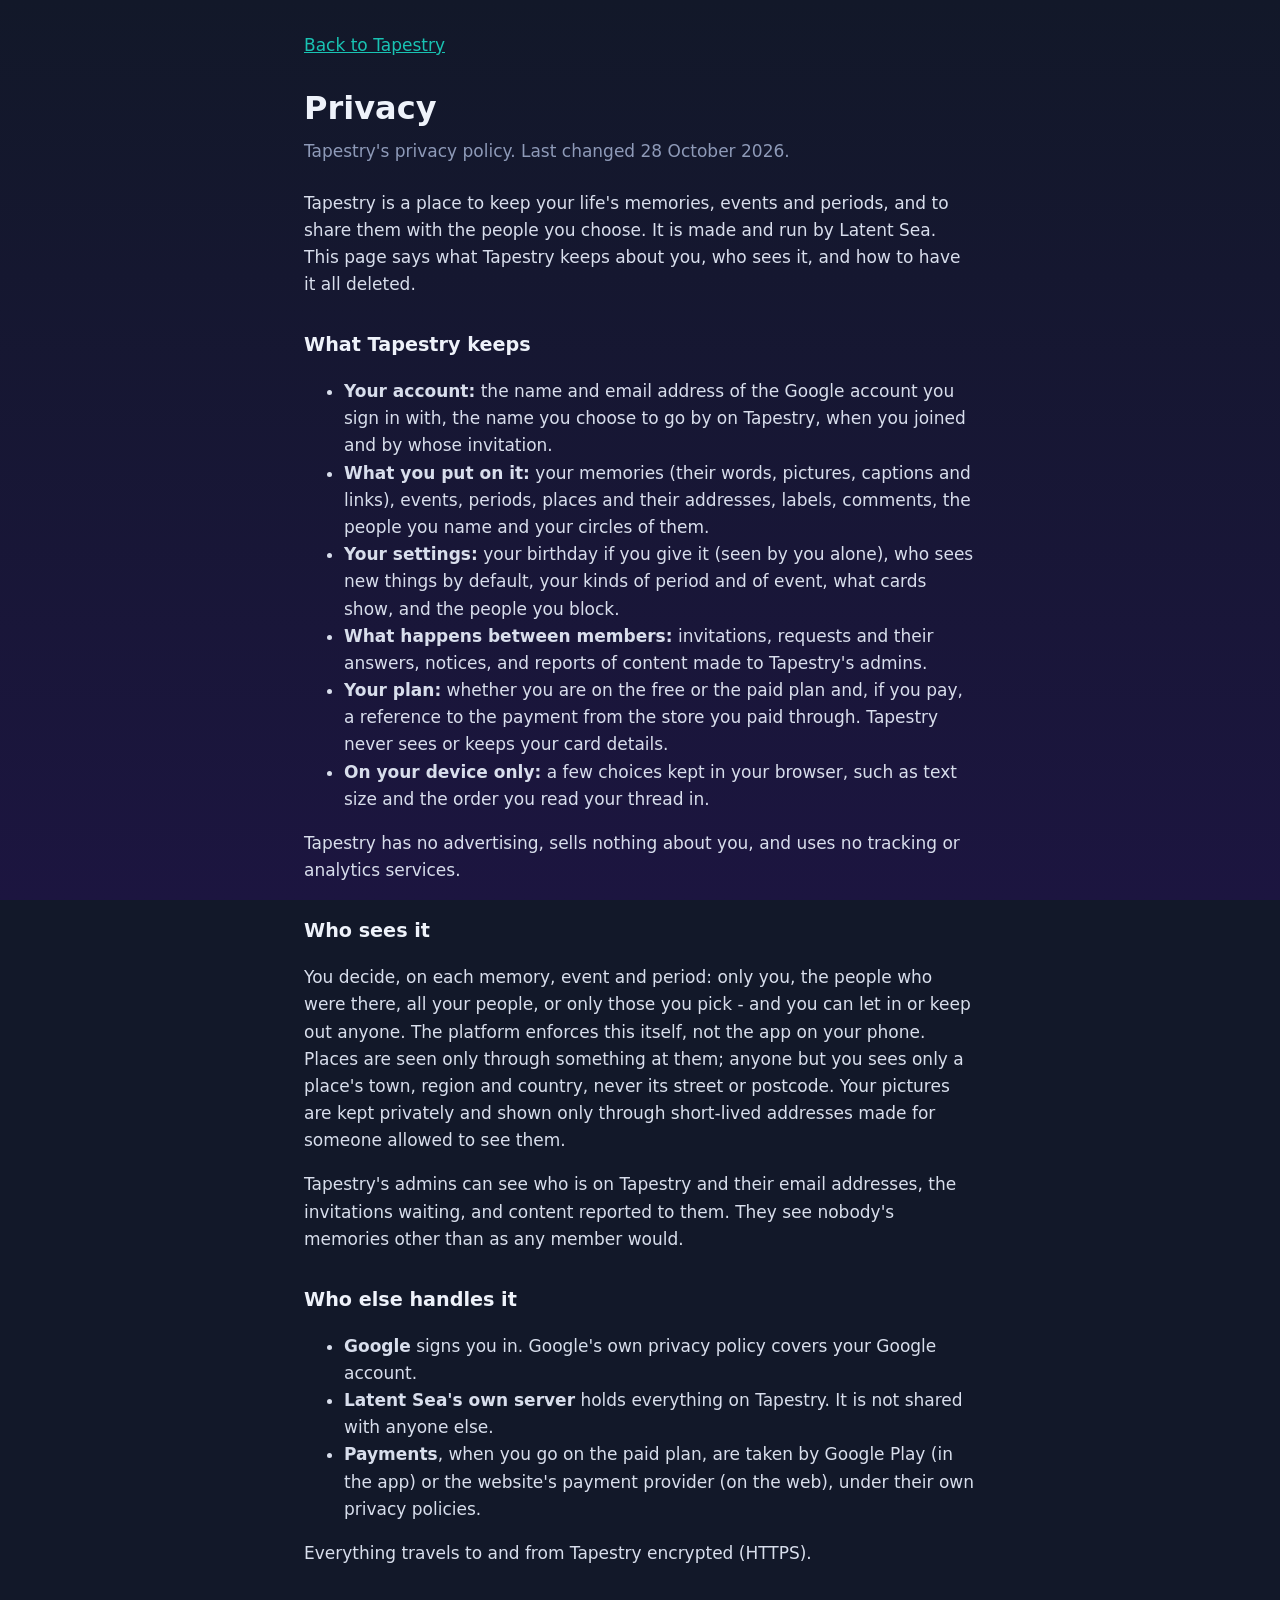
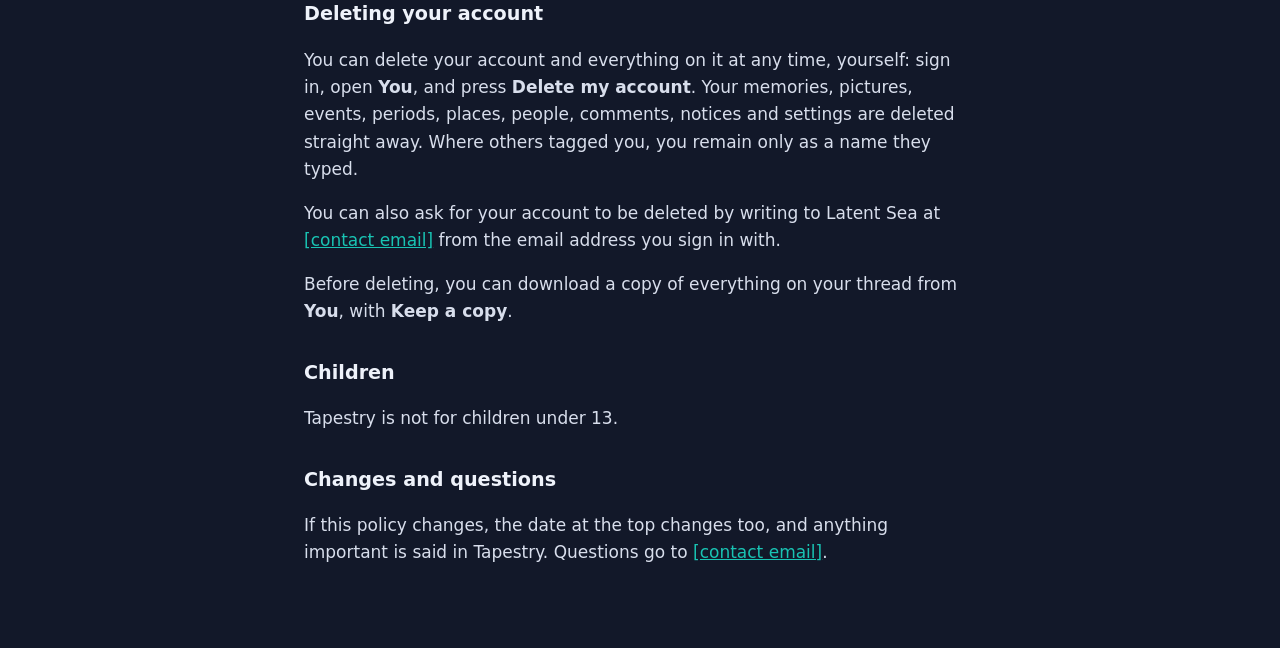
==== privacy.html @ eb14643f "Publish tapestry from godot-app-factory bfebd64" ====
<!doctype html>
<html lang="en">
<head>
<meta charset="utf-8">
<meta name="viewport" content="width=device-width, initial-scale=1">
<meta name="theme-color" content="#121829">
<title>Tapestry: privacy</title>
<link rel="icon" href="icon.svg" type="image/svg+xml">
<link rel="stylesheet" href="legal.css">
</head>
<body>
<main>
<a class="back" href="./">Back to Tapestry</a>
<h1>Privacy</h1>
<p class="when">Tapestry's privacy policy. Last changed 28 October 2026.</p>

<p>Tapestry is a place to keep your life's memories, events and periods, and to share them with the people you choose. It is made and run by Latent Sea. This page says what Tapestry keeps about you, who sees it, and how to have it all deleted.</p>

<h2>What Tapestry keeps</h2>
<ul>
<li><strong>Your account:</strong> the name and email address of the Google account you sign in with, the name you choose to go by on Tapestry, when you joined and by whose invitation.</li>
<li><strong>What you put on it:</strong> your memories (their words, pictures, captions and links), events, periods, places and their addresses, labels, comments, the people you name and your circles of them.</li>
<li><strong>Your settings:</strong> your birthday if you give it (seen by you alone), who sees new things by default, your kinds of period and of event, what cards show, and the people you block.</li>
<li><strong>What happens between members:</strong> invitations, requests and their answers, notices, and reports of content made to Tapestry's admins.</li>
<li><strong>Your plan:</strong> whether you are on the free or the paid plan and, if you pay, a reference to the payment from the store you paid through. Tapestry never sees or keeps your card details.</li>
<li><strong>On your device only:</strong> a few choices kept in your browser, such as text size and the order you read your thread in.</li>
</ul>
<p>Tapestry has no advertising, sells nothing about you, and uses no tracking or analytics services.</p>

<h2>Who sees it</h2>
<p>You decide, on each memory, event and period: only you, the people who were there, all your people, or only those you pick - and you can let in or keep out anyone. The platform enforces this itself, not the app on your phone. Places are seen only through something at them; anyone but you sees only a place's town, region and country, never its street or postcode. Your pictures are kept privately and shown only through short-lived addresses made for someone allowed to see them.</p>
<p>Tapestry's admins can see who is on Tapestry and their email addresses, the invitations waiting, and content reported to them. They see nobody's memories other than as any member would.</p>

<h2>Who else handles it</h2>
<ul>
<li><strong>Google</strong> signs you in. Google's own privacy policy covers your Google account.</li>
<li><strong>Latent Sea's own server</strong> holds everything on Tapestry. It is not shared with anyone else.</li>
<li><strong>Payments</strong>, when you go on the paid plan, are taken by Google Play (in the app) or the website's payment provider (on the web), under their own privacy policies.</li>
</ul>
<p>Everything travels to and from Tapestry encrypted (HTTPS).</p>

<h2 id="delete">Deleting your account</h2>
<p>You can delete your account and everything on it at any time, yourself: sign in, open <strong>You</strong>, and press <strong>Delete my account</strong>. Your memories, pictures, events, periods, places, people, comments, notices and settings are deleted straight away. Where others tagged you, you remain only as a name they typed.</p>
<p>You can also ask for your account to be deleted by writing to Latent Sea at <a href="mailto:[contact email]">[contact email]</a> from the email address you sign in with.</p>
<p>Before deleting, you can download a copy of everything on your thread from <strong>You</strong>, with <strong>Keep a copy</strong>.</p>

<h2>Children</h2>
<p>Tapestry is not for children under 13.</p>

<h2>Changes and questions</h2>
<p>If this policy changes, the date at the top changes too, and anything important is said in Tapestry. Questions go to <a href="mailto:[contact email]">[contact email]</a>.</p>
</main>
</body>
</html>
---- legal.css ----
/* Tapestry's privacy policy and terms: plain pages, readable without the app, in the factory's colours. */
:root { color-scheme: dark; }
html { background: linear-gradient(180deg, #121829, #1c1540) fixed #121829; }
body { margin: 0; color: #eef2fa; font: 17px/1.6 system-ui, -apple-system, "Segoe UI", sans-serif; }
main { max-width: 42rem; margin: 0 auto; padding: 32px 16px 64px; }
h1 { font-size: 2rem; margin: 0 0 4px; }
h2 { font-size: 1.2rem; margin: 32px 0 8px; }
p, li { color: #d8deec; }
.when { color: #8e9ab8; margin: 0 0 24px; }
a { color: #19c3b3; }
.back { display: inline-block; margin-bottom: 24px; }
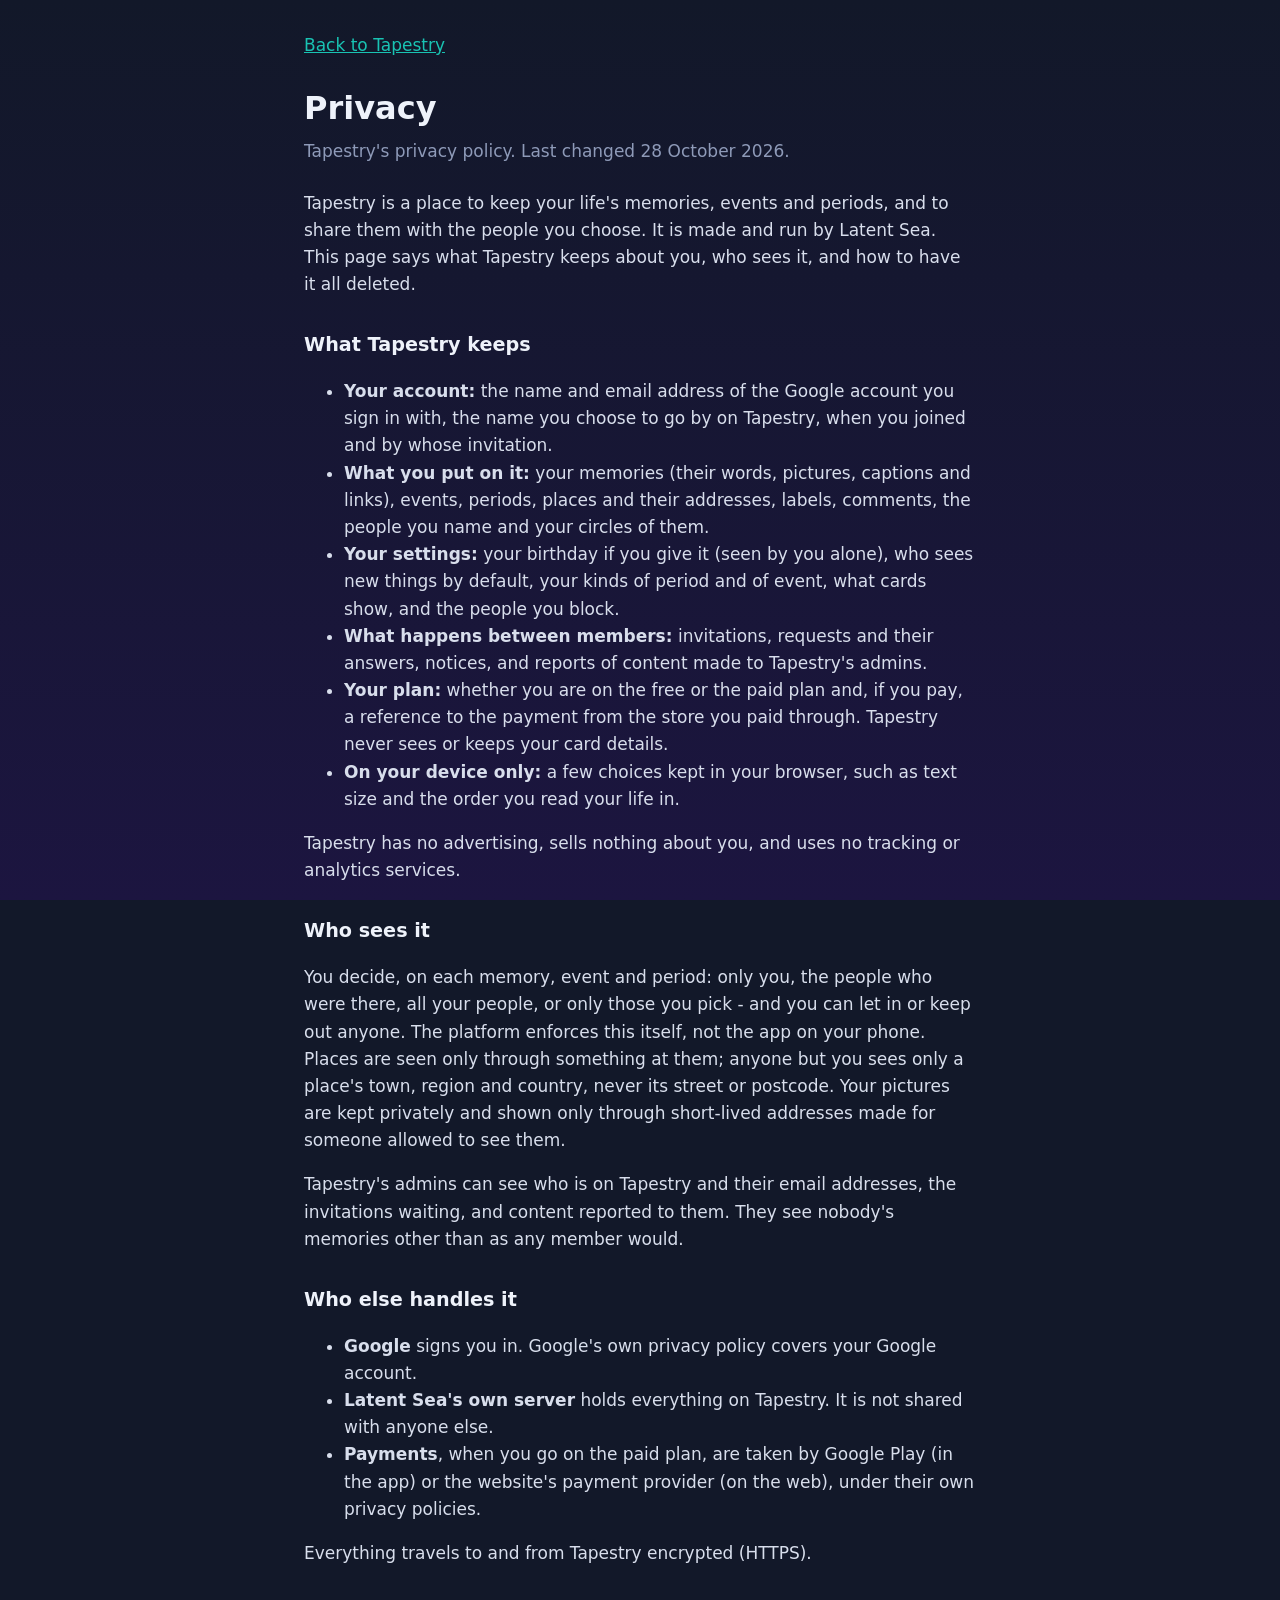
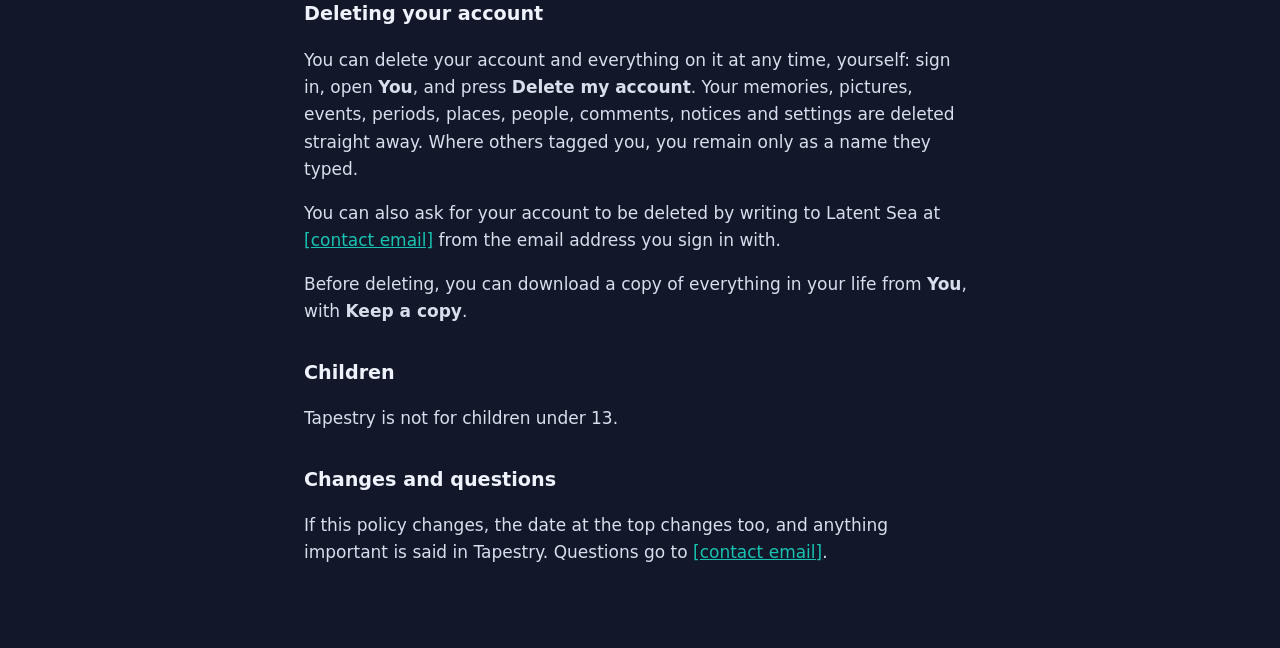
==== commit 5022c915: "Publish tapestry from godot-app-factory 653f82c" ====
--- a/privacy.html
+++ b/privacy.html
@@ -23,7 +23,7 @@
 <li><strong>Your settings:</strong> your birthday if you give it (seen by you alone), who sees new things by default, your kinds of period and of event, what cards show, and the people you block.</li>
 <li><strong>What happens between members:</strong> invitations, requests and their answers, notices, and reports of content made to Tapestry's admins.</li>
 <li><strong>Your plan:</strong> whether you are on the free or the paid plan and, if you pay, a reference to the payment from the store you paid through. Tapestry never sees or keeps your card details.</li>
-<li><strong>On your device only:</strong> a few choices kept in your browser, such as text size and the order you read your thread in.</li>
+<li><strong>On your device only:</strong> a few choices kept in your browser, such as text size and the order you read your life in.</li>
 </ul>
 <p>Tapestry has no advertising, sells nothing about you, and uses no tracking or analytics services.</p>
 
@@ -42,7 +42,7 @@
 <h2 id="delete">Deleting your account</h2>
 <p>You can delete your account and everything on it at any time, yourself: sign in, open <strong>You</strong>, and press <strong>Delete my account</strong>. Your memories, pictures, events, periods, places, people, comments, notices and settings are deleted straight away. Where others tagged you, you remain only as a name they typed.</p>
 <p>You can also ask for your account to be deleted by writing to Latent Sea at <a href="mailto:[contact email]">[contact email]</a> from the email address you sign in with.</p>
-<p>Before deleting, you can download a copy of everything on your thread from <strong>You</strong>, with <strong>Keep a copy</strong>.</p>
+<p>Before deleting, you can download a copy of everything in your life from <strong>You</strong>, with <strong>Keep a copy</strong>.</p>
 
 <h2>Children</h2>
 <p>Tapestry is not for children under 13.</p>
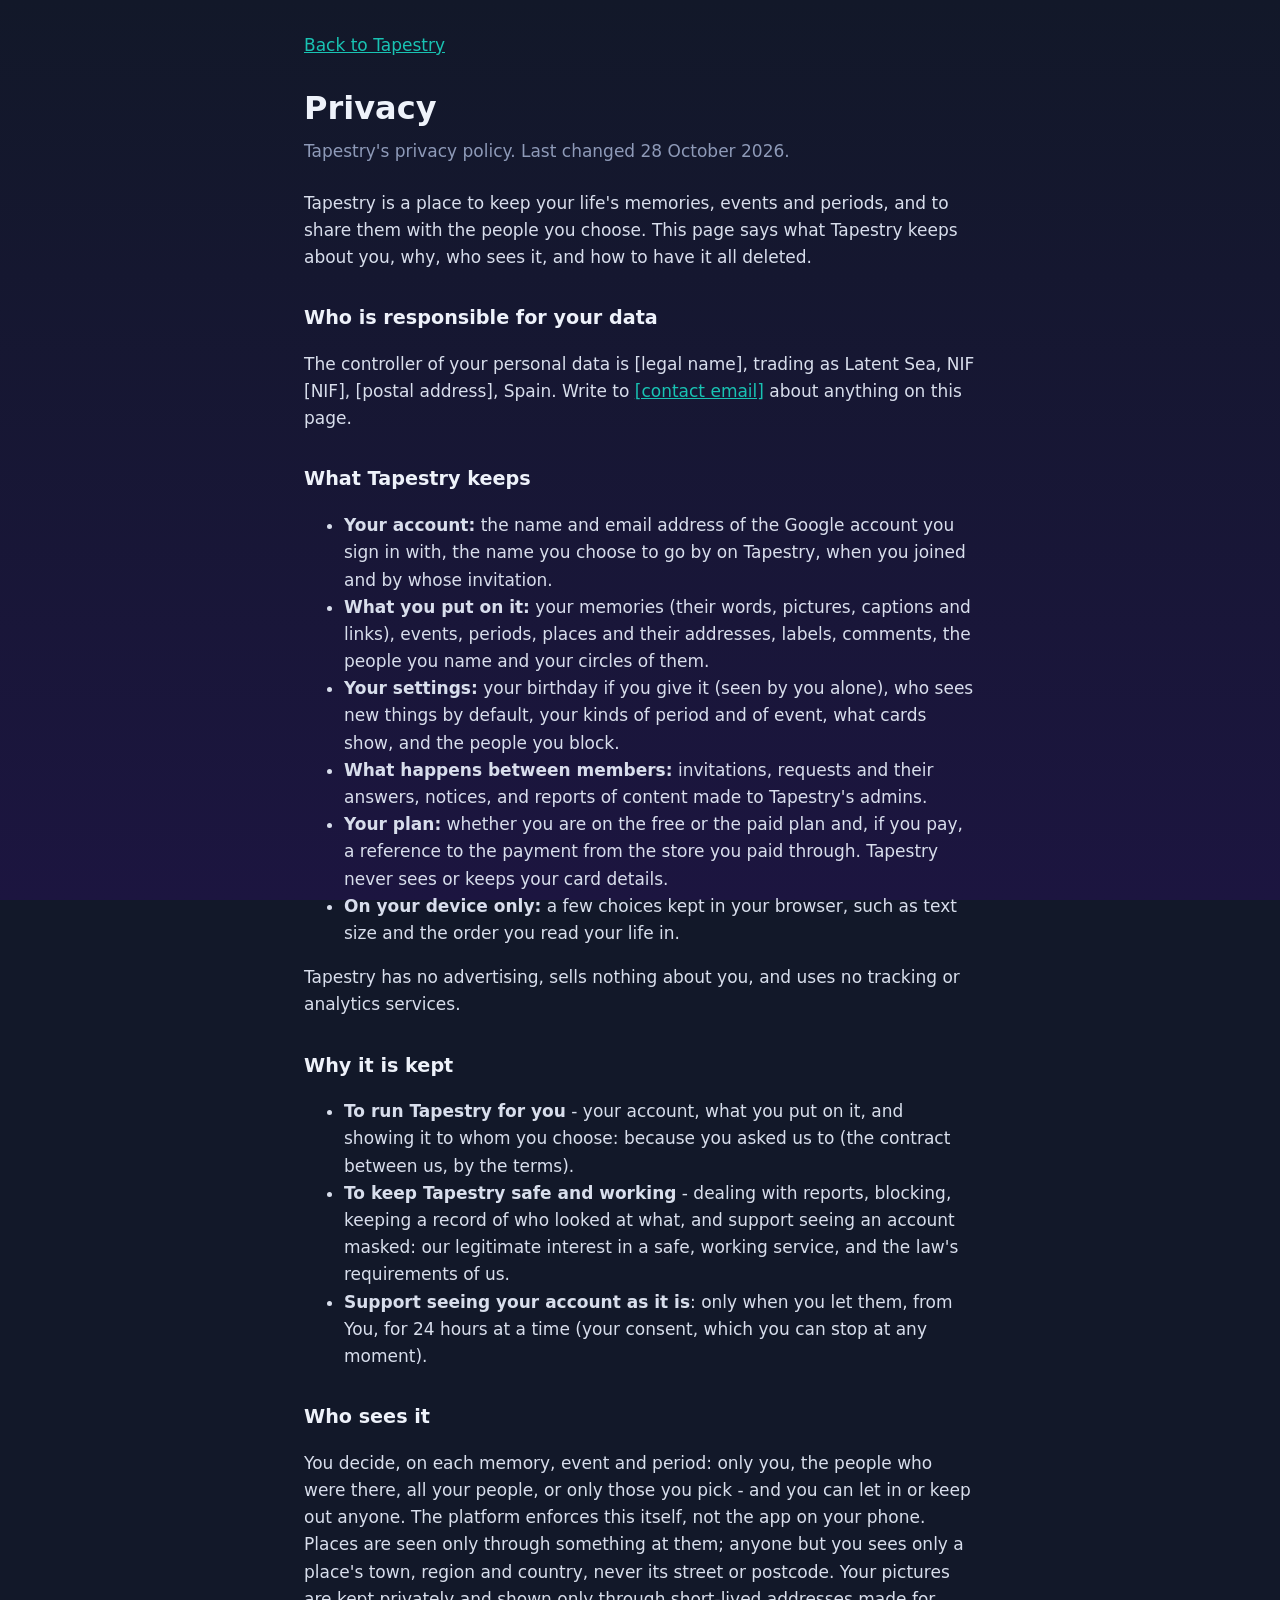
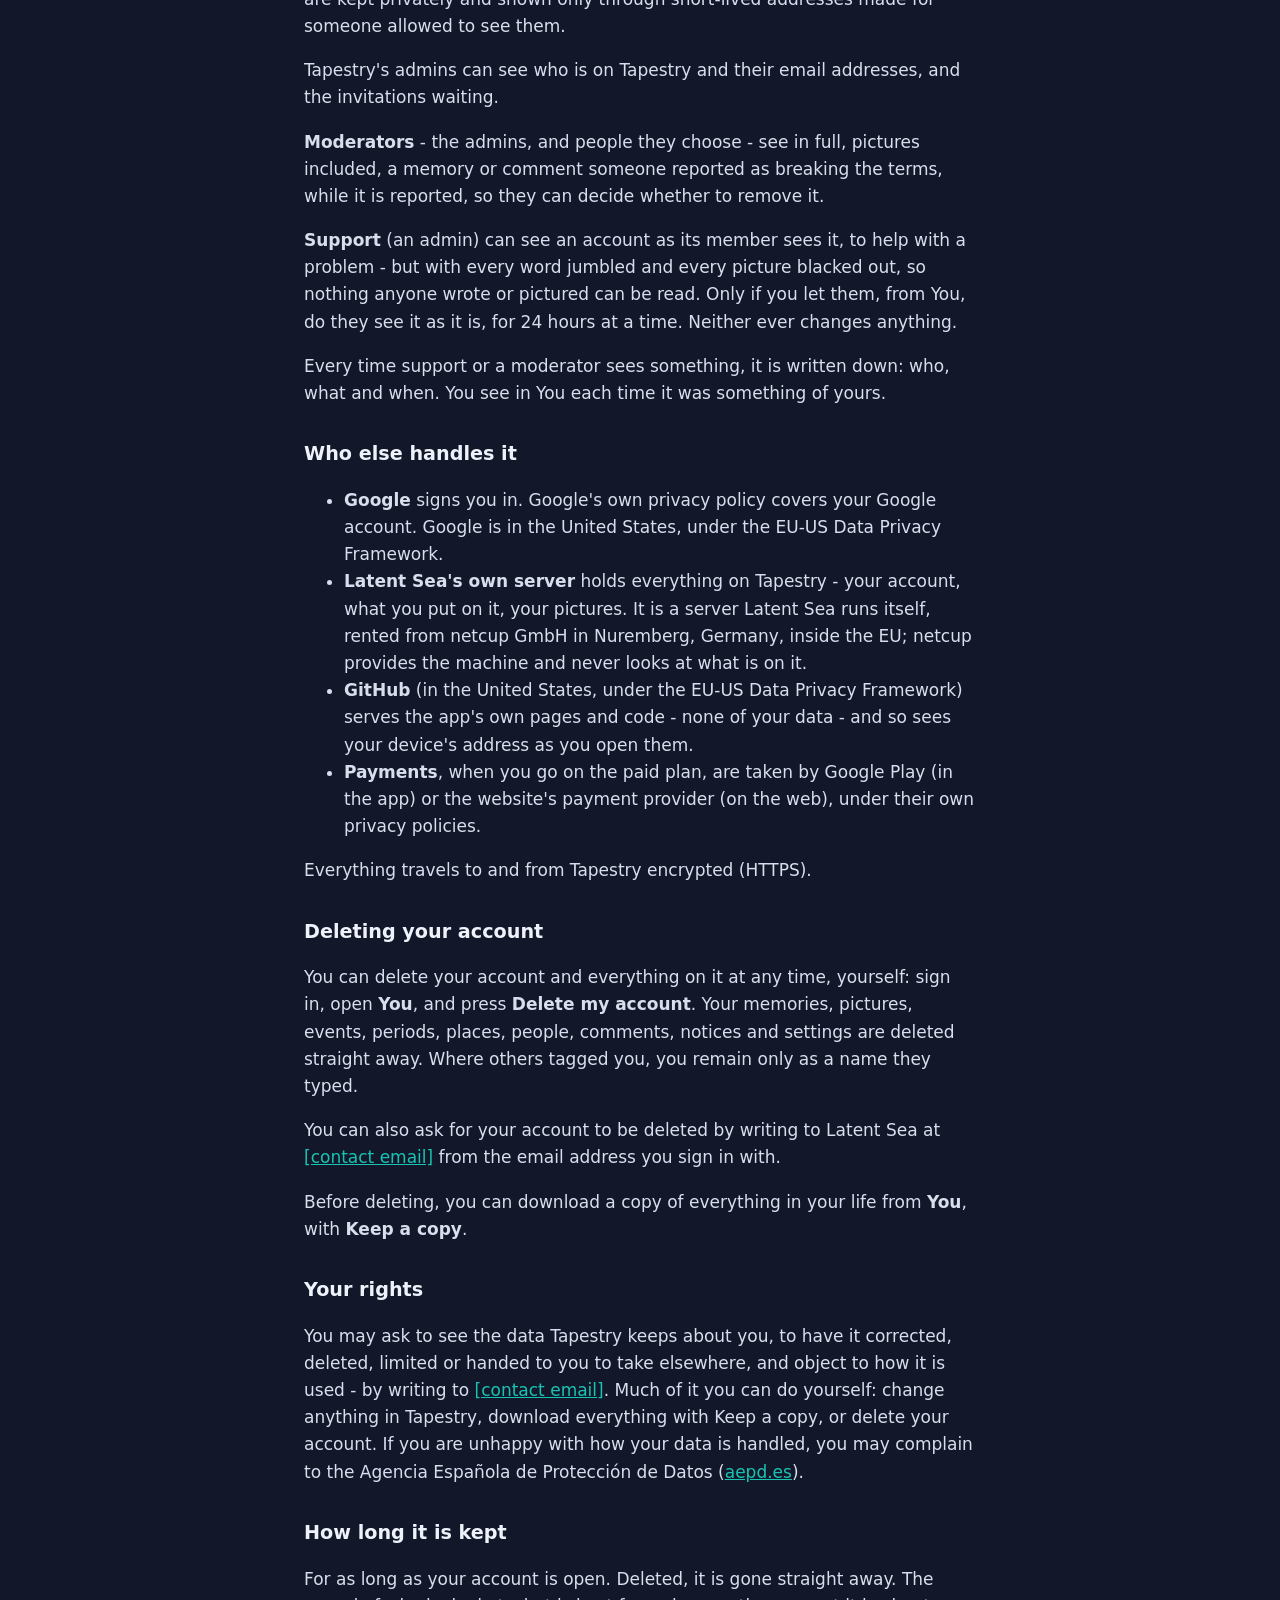
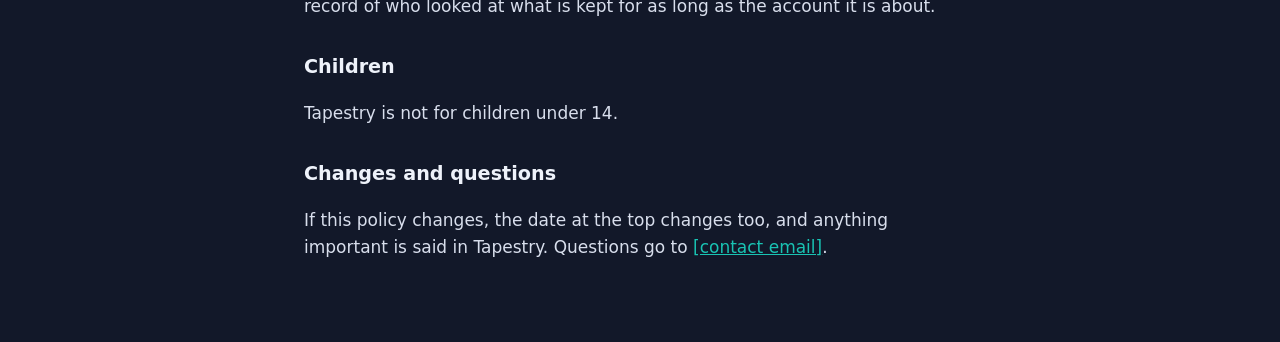
==== commit 89e1a3bc: "Publish tapestry from godot-app-factory 9fed271" ====
--- a/privacy.html
+++ b/privacy.html
@@ -14,7 +14,10 @@
 <h1>Privacy</h1>
 <p class="when">Tapestry's privacy policy. Last changed 28 October 2026.</p>
 
-<p>Tapestry is a place to keep your life's memories, events and periods, and to share them with the people you choose. It is made and run by Latent Sea. This page says what Tapestry keeps about you, who sees it, and how to have it all deleted.</p>
+<p>Tapestry is a place to keep your life's memories, events and periods, and to share them with the people you choose. This page says what Tapestry keeps about you, why, who sees it, and how to have it all deleted.</p>
+
+<h2>Who is responsible for your data</h2>
+<p>The controller of your personal data is [legal name], trading as Latent Sea, NIF [NIF], [postal address], Spain. Write to <a href="mailto:[contact email]">[contact email]</a> about anything on this page.</p>
 
 <h2>What Tapestry keeps</h2>
 <ul>
@@ -27,14 +30,25 @@
 </ul>
 <p>Tapestry has no advertising, sells nothing about you, and uses no tracking or analytics services.</p>
 
+<h2>Why it is kept</h2>
+<ul>
+<li><strong>To run Tapestry for you</strong> - your account, what you put on it, and showing it to whom you choose: because you asked us to (the contract between us, by the terms).</li>
+<li><strong>To keep Tapestry safe and working</strong> - dealing with reports, blocking, keeping a record of who looked at what, and support seeing an account masked: our legitimate interest in a safe, working service, and the law's requirements of us.</li>
+<li><strong>Support seeing your account as it is</strong>: only when you let them, from You, for 24 hours at a time (your consent, which you can stop at any moment).</li>
+</ul>
+
 <h2>Who sees it</h2>
 <p>You decide, on each memory, event and period: only you, the people who were there, all your people, or only those you pick - and you can let in or keep out anyone. The platform enforces this itself, not the app on your phone. Places are seen only through something at them; anyone but you sees only a place's town, region and country, never its street or postcode. Your pictures are kept privately and shown only through short-lived addresses made for someone allowed to see them.</p>
-<p>Tapestry's admins can see who is on Tapestry and their email addresses, the invitations waiting, and content reported to them. They see nobody's memories other than as any member would.</p>
+<p>Tapestry's admins can see who is on Tapestry and their email addresses, and the invitations waiting.</p>
+<p><strong>Moderators</strong> - the admins, and people they choose - see in full, pictures included, a memory or comment someone reported as breaking the terms, while it is reported, so they can decide whether to remove it.</p>
+<p><strong>Support</strong> (an admin) can see an account as its member sees it, to help with a problem - but with every word jumbled and every picture blacked out, so nothing anyone wrote or pictured can be read. Only if you let them, from You, do they see it as it is, for 24 hours at a time. Neither ever changes anything.</p>
+<p>Every time support or a moderator sees something, it is written down: who, what and when. You see in You each time it was something of yours.</p>
 
 <h2>Who else handles it</h2>
 <ul>
-<li><strong>Google</strong> signs you in. Google's own privacy policy covers your Google account.</li>
-<li><strong>Latent Sea's own server</strong> holds everything on Tapestry. It is not shared with anyone else.</li>
+<li><strong>Google</strong> signs you in. Google's own privacy policy covers your Google account. Google is in the United States, under the EU-US Data Privacy Framework.</li>
+<li><strong>Latent Sea's own server</strong> holds everything on Tapestry - your account, what you put on it, your pictures. It is a server Latent Sea runs itself, rented from netcup GmbH in Nuremberg, Germany, inside the EU; netcup provides the machine and never looks at what is on it.</li>
+<li><strong>GitHub</strong> (in the United States, under the EU-US Data Privacy Framework) serves the app's own pages and code - none of your data - and so sees your device's address as you open them.</li>
 <li><strong>Payments</strong>, when you go on the paid plan, are taken by Google Play (in the app) or the website's payment provider (on the web), under their own privacy policies.</li>
 </ul>
 <p>Everything travels to and from Tapestry encrypted (HTTPS).</p>
@@ -44,8 +58,14 @@
 <p>You can also ask for your account to be deleted by writing to Latent Sea at <a href="mailto:[contact email]">[contact email]</a> from the email address you sign in with.</p>
 <p>Before deleting, you can download a copy of everything in your life from <strong>You</strong>, with <strong>Keep a copy</strong>.</p>
 
+<h2>Your rights</h2>
+<p>You may ask to see the data Tapestry keeps about you, to have it corrected, deleted, limited or handed to you to take elsewhere, and object to how it is used - by writing to <a href="mailto:[contact email]">[contact email]</a>. Much of it you can do yourself: change anything in Tapestry, download everything with Keep a copy, or delete your account. If you are unhappy with how your data is handled, you may complain to the Agencia Española de Protección de Datos (<a href="https://www.aepd.es">aepd.es</a>).</p>
+
+<h2>How long it is kept</h2>
+<p>For as long as your account is open. Deleted, it is gone straight away. The record of who looked at what is kept for as long as the account it is about.</p>
+
 <h2>Children</h2>
-<p>Tapestry is not for children under 13.</p>
+<p>Tapestry is not for children under 14.</p>
 
 <h2>Changes and questions</h2>
 <p>If this policy changes, the date at the top changes too, and anything important is said in Tapestry. Questions go to <a href="mailto:[contact email]">[contact email]</a>.</p>
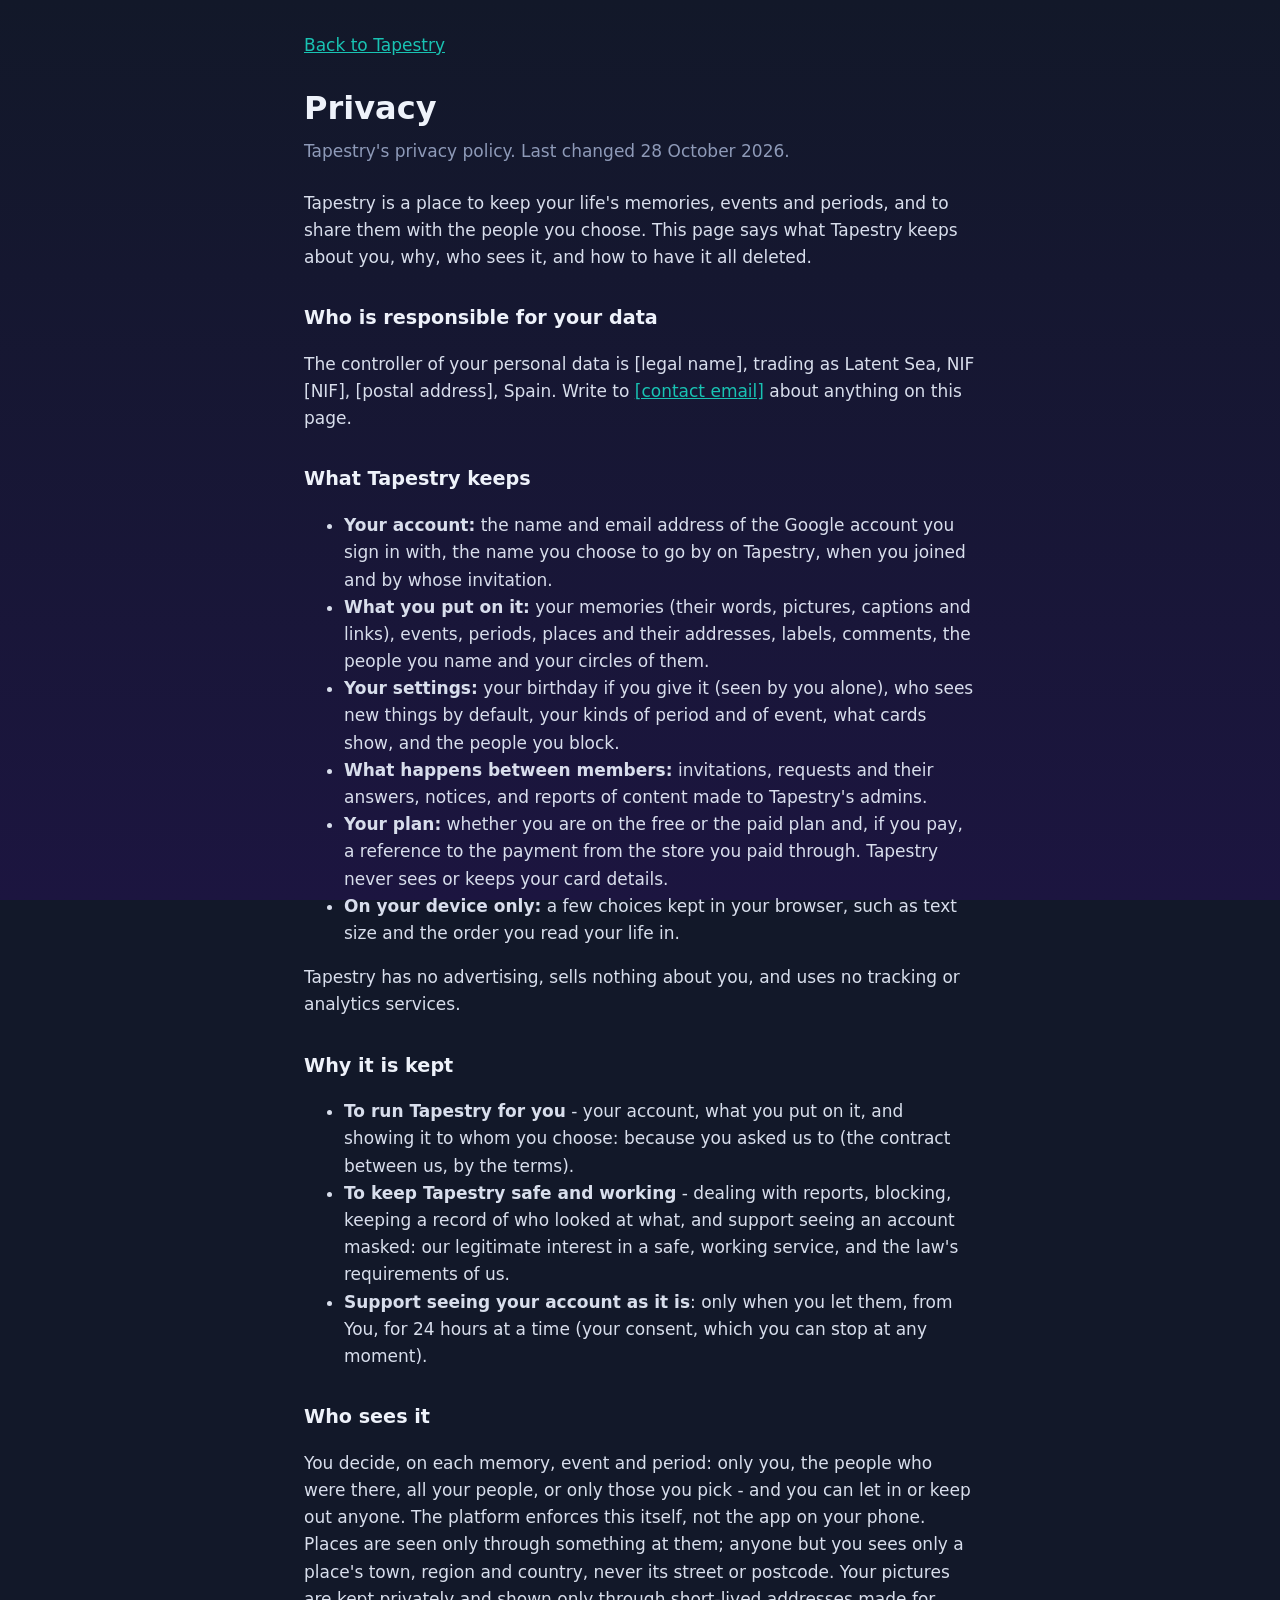
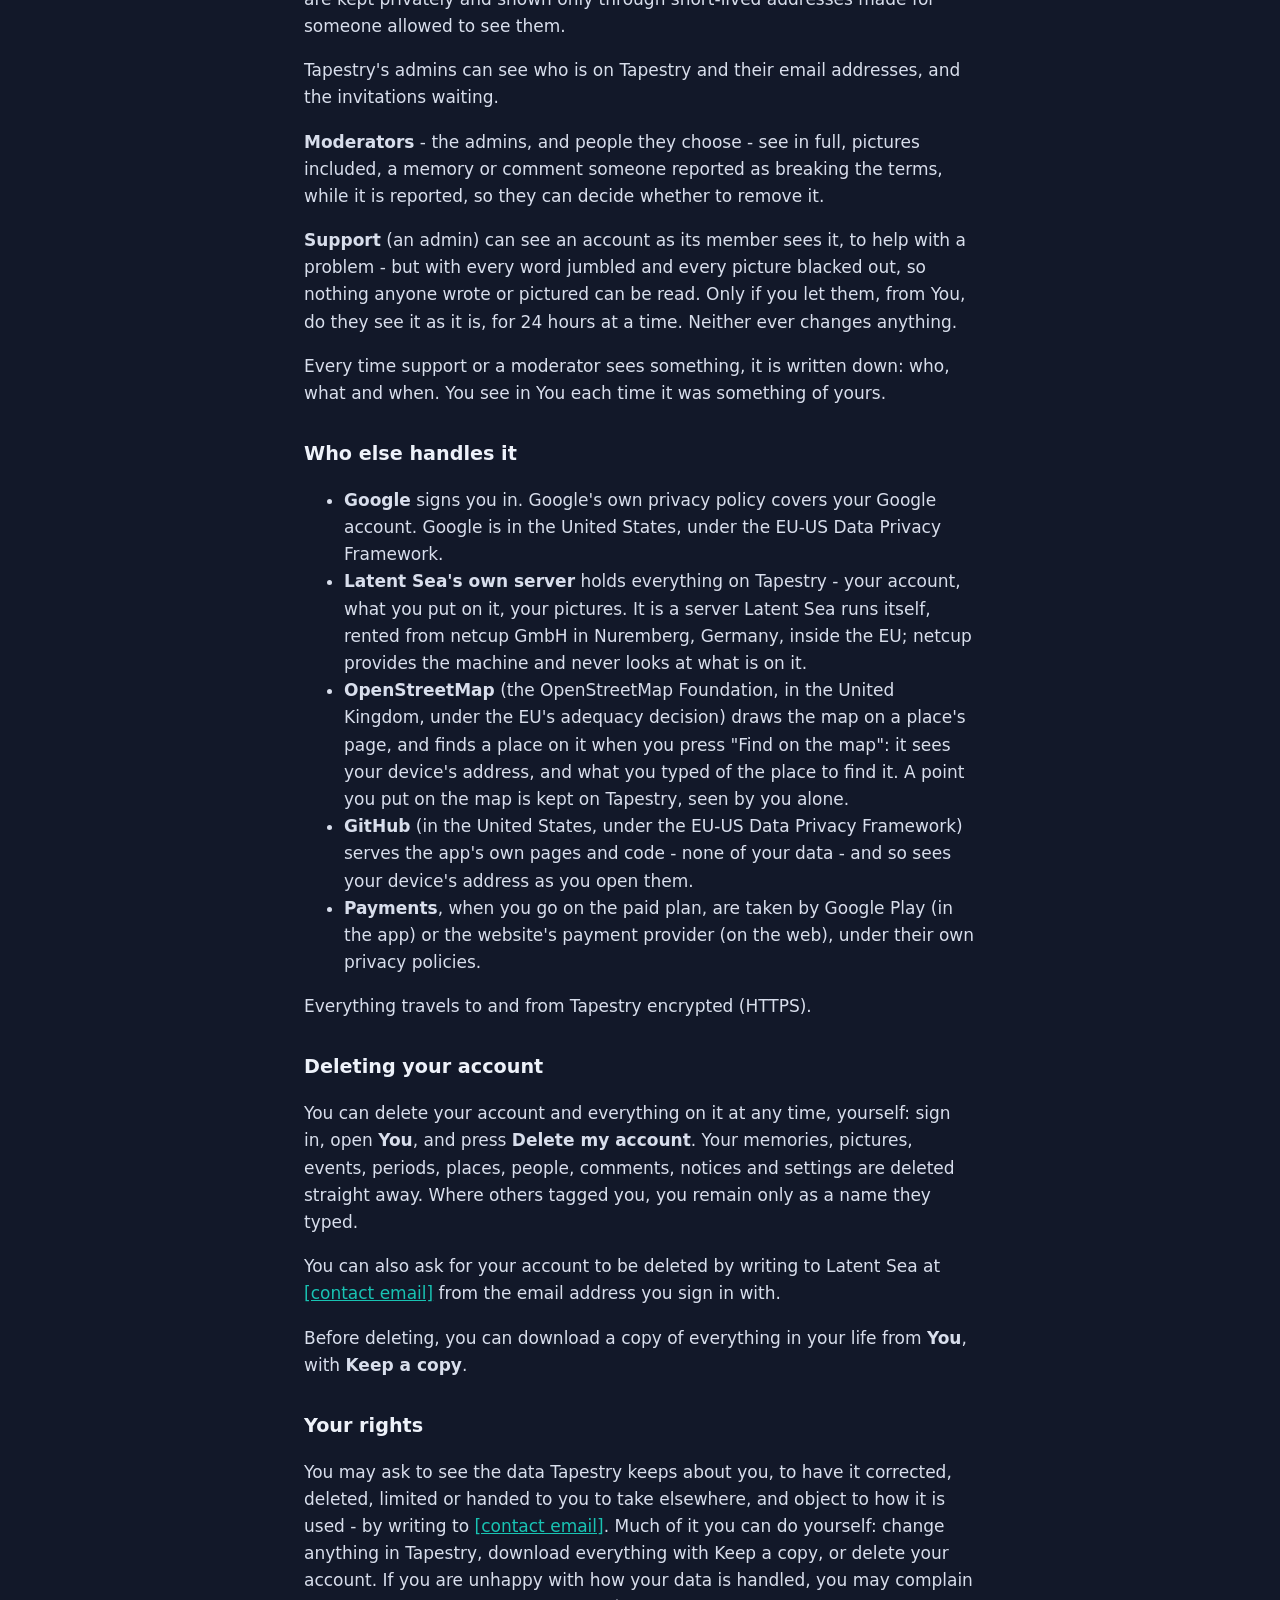
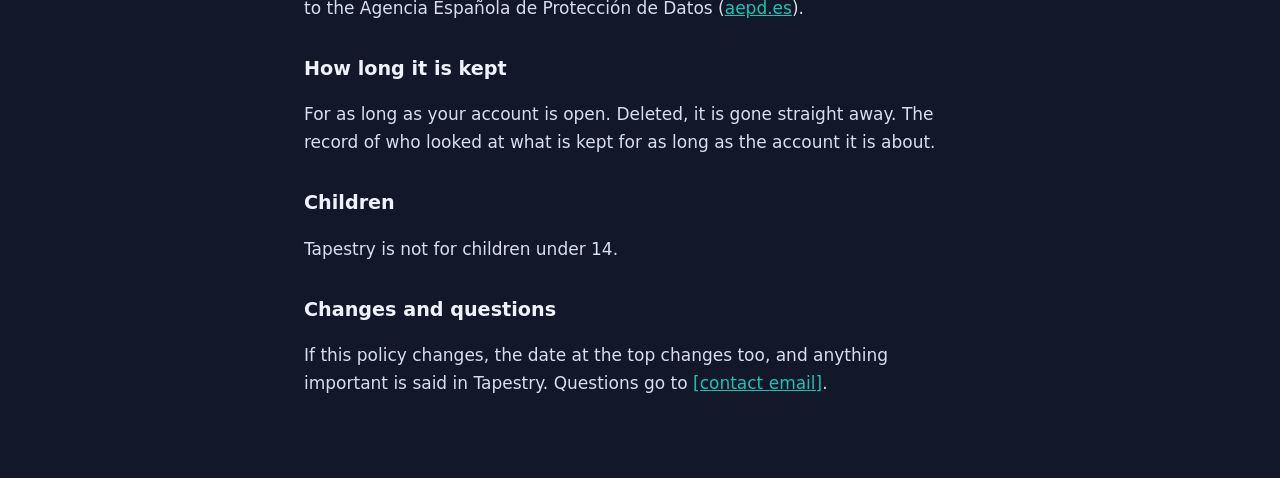
==== commit 16a287ef: "Publish tapestry from godot-app-factory 3083f39" ====
--- a/privacy.html
+++ b/privacy.html
@@ -48,6 +48,7 @@
 <ul>
 <li><strong>Google</strong> signs you in. Google's own privacy policy covers your Google account. Google is in the United States, under the EU-US Data Privacy Framework.</li>
 <li><strong>Latent Sea's own server</strong> holds everything on Tapestry - your account, what you put on it, your pictures. It is a server Latent Sea runs itself, rented from netcup GmbH in Nuremberg, Germany, inside the EU; netcup provides the machine and never looks at what is on it.</li>
+<li><strong>OpenStreetMap</strong> (the OpenStreetMap Foundation, in the United Kingdom, under the EU's adequacy decision) draws the map on a place's page, and finds a place on it when you press "Find on the map": it sees your device's address, and what you typed of the place to find it. A point you put on the map is kept on Tapestry, seen by you alone.</li>
 <li><strong>GitHub</strong> (in the United States, under the EU-US Data Privacy Framework) serves the app's own pages and code - none of your data - and so sees your device's address as you open them.</li>
 <li><strong>Payments</strong>, when you go on the paid plan, are taken by Google Play (in the app) or the website's payment provider (on the web), under their own privacy policies.</li>
 </ul>
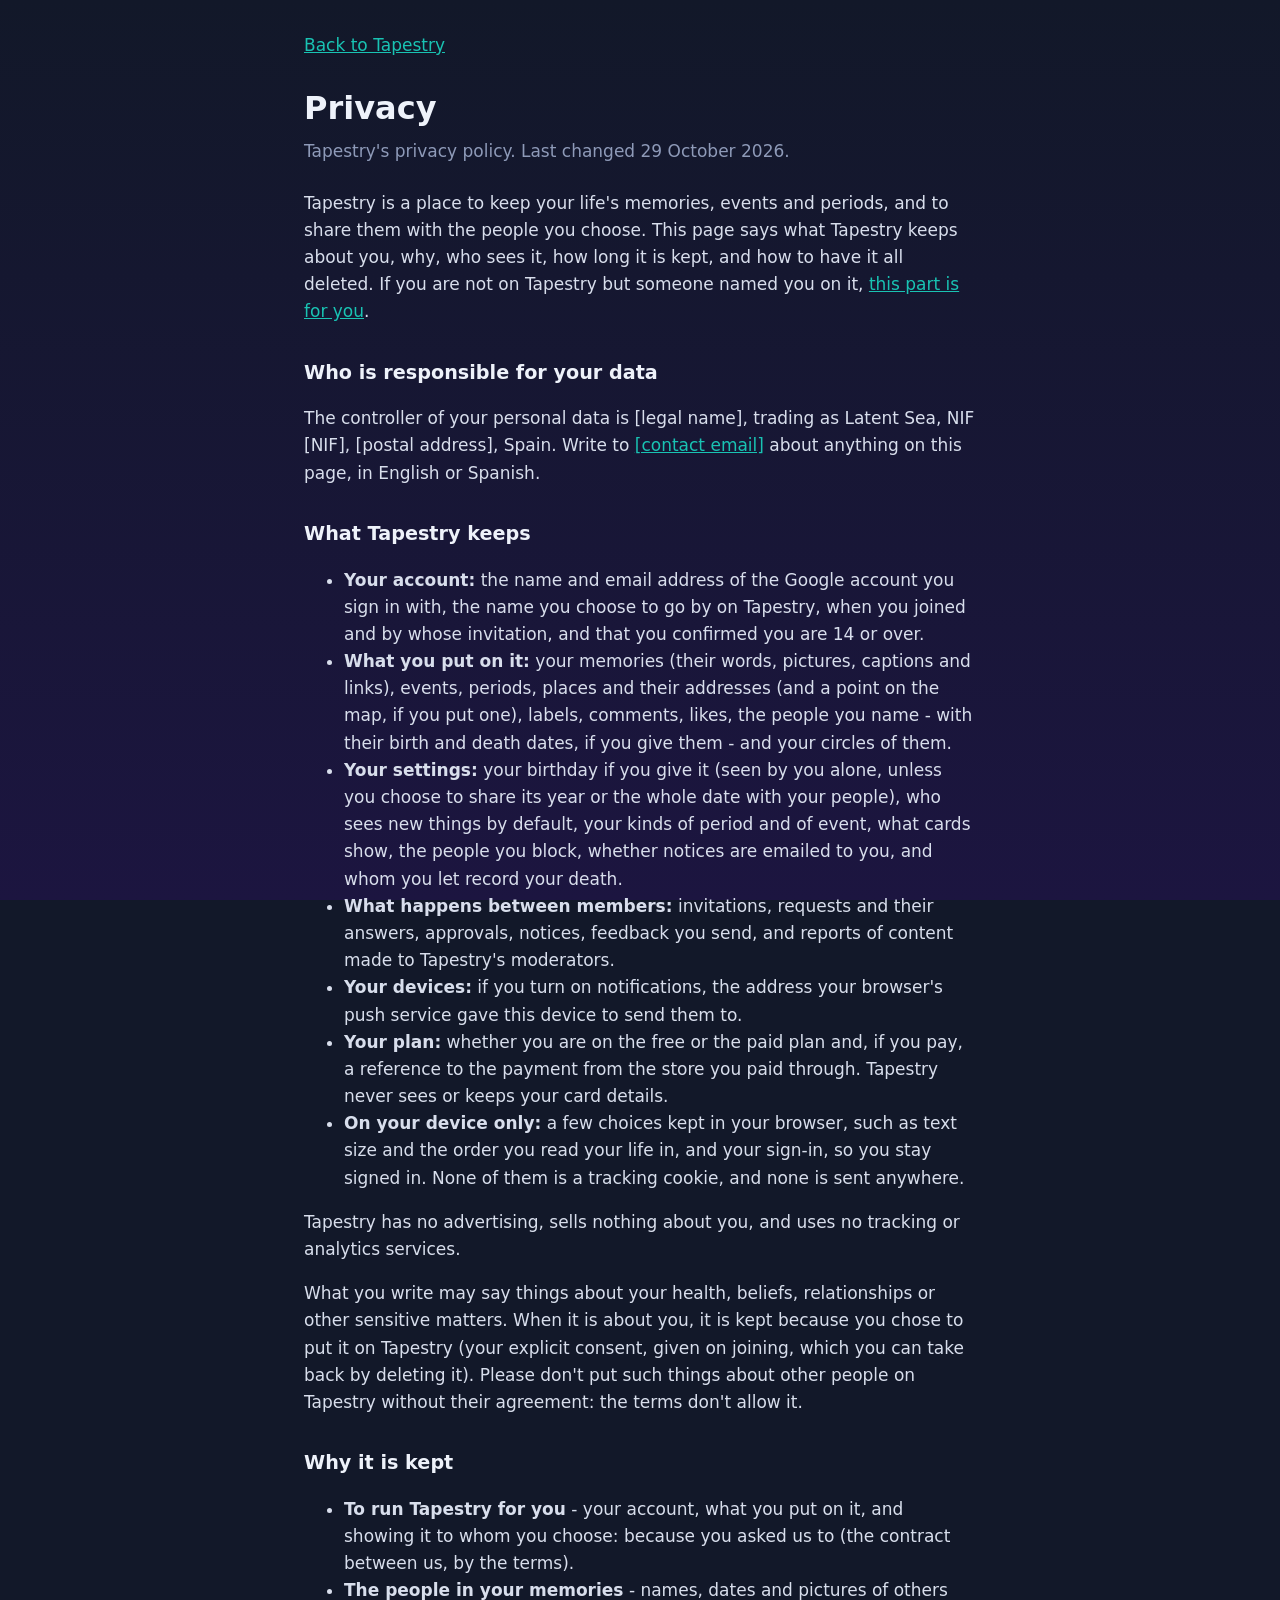
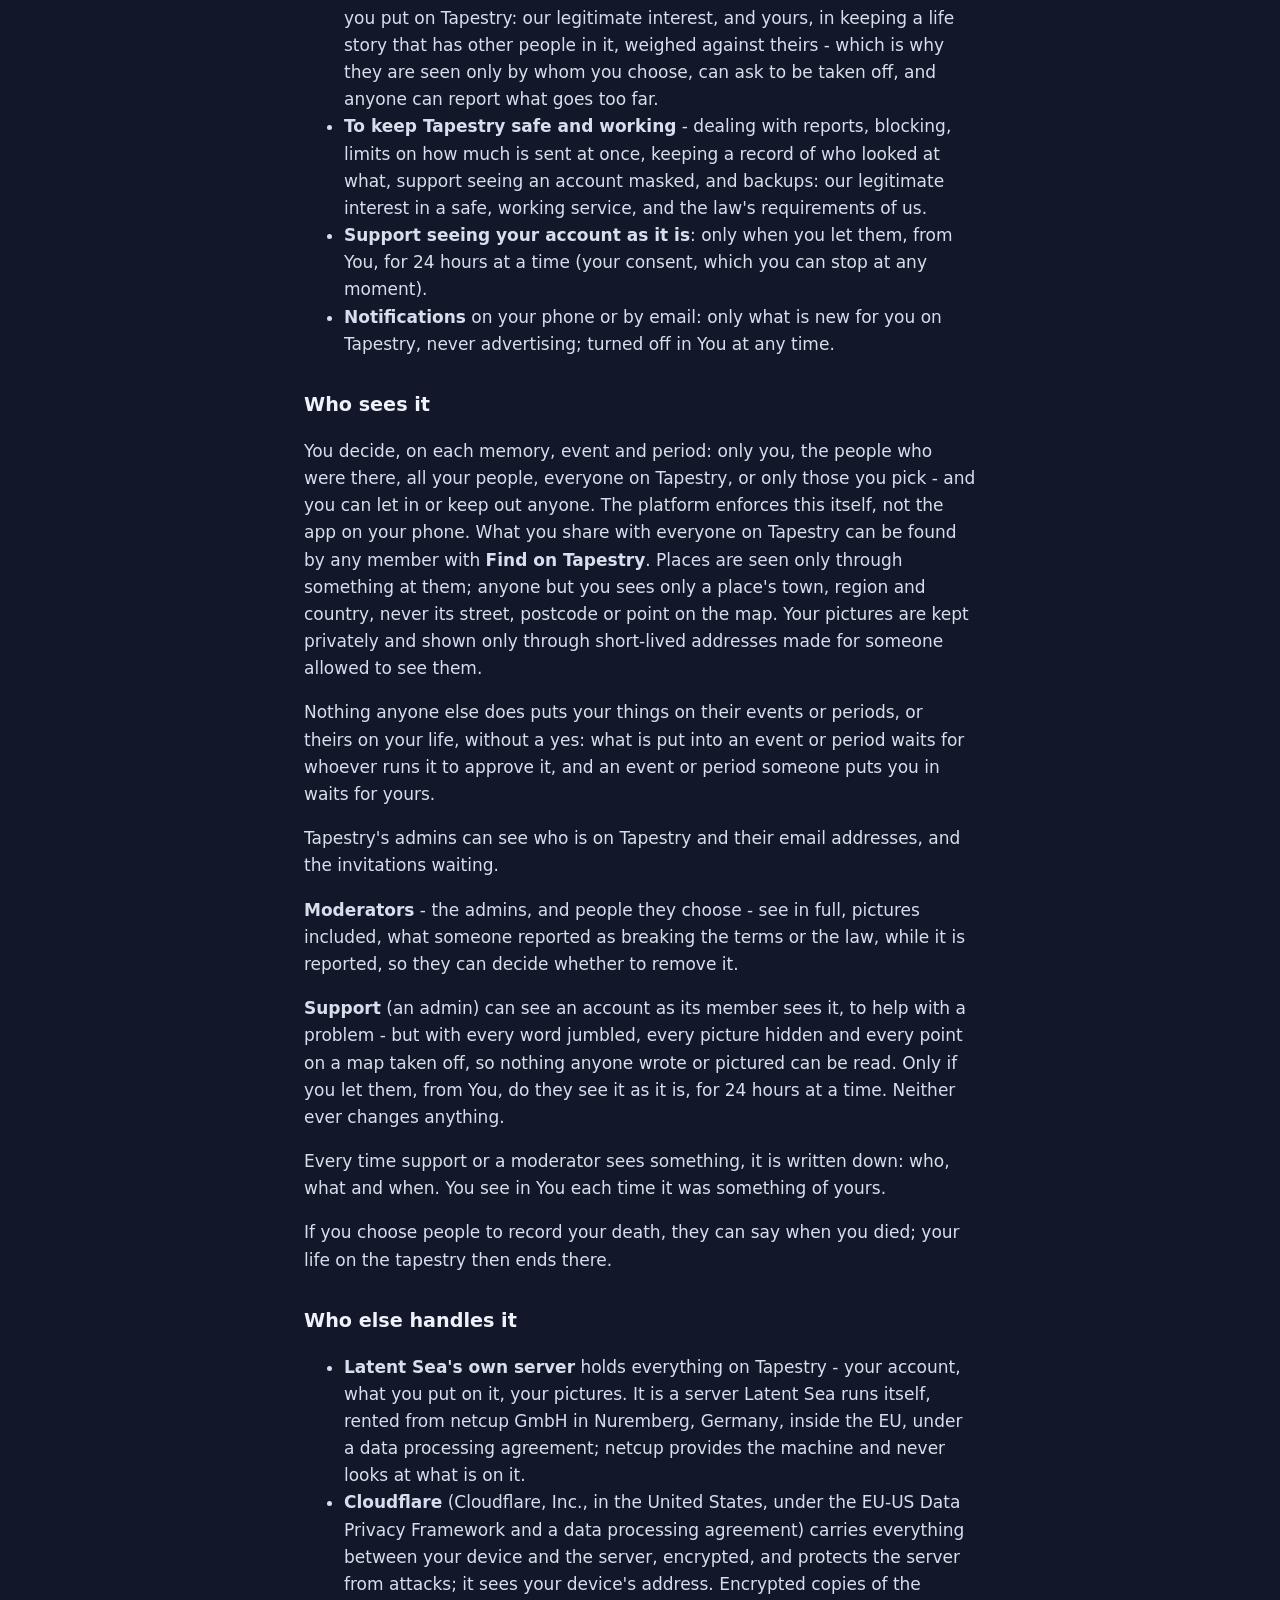
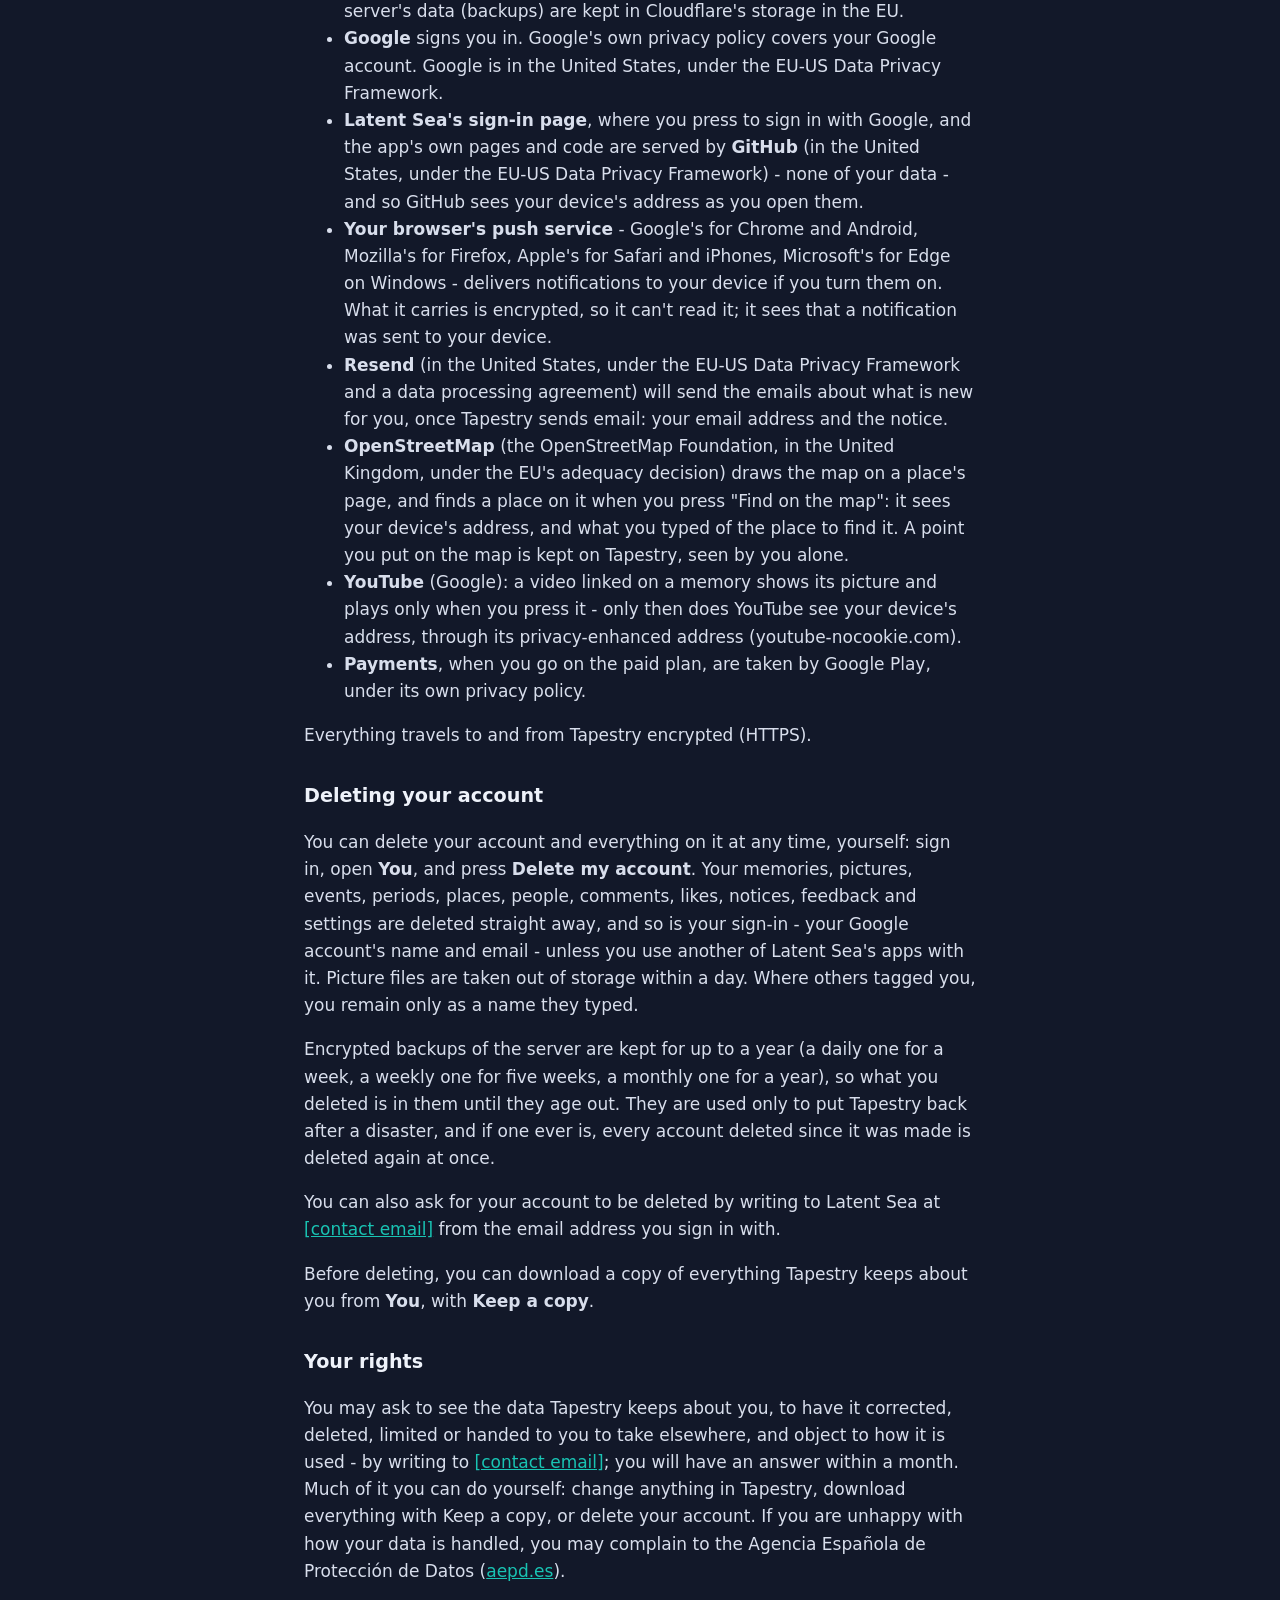
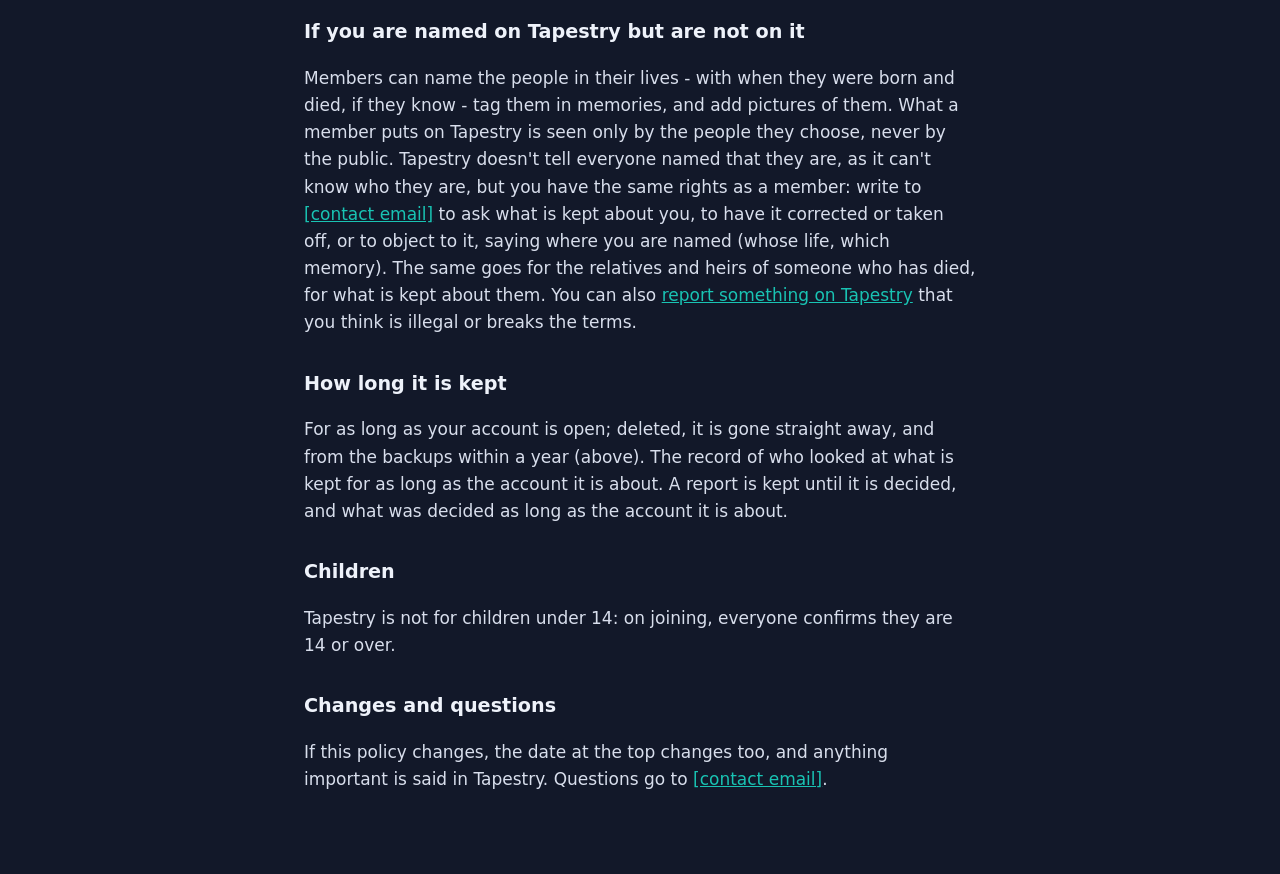
==== commit fe6f5c53: "Publish tapestry from godot-app-factory 33c5e98" ====
--- a/privacy.html
+++ b/privacy.html
@@ -12,61 +12,75 @@
 <main>
 <a class="back" href="./">Back to Tapestry</a>
 <h1>Privacy</h1>
-<p class="when">Tapestry's privacy policy. Last changed 28 October 2026.</p>
+<p class="when">Tapestry's privacy policy. Last changed 29 October 2026.</p>
 
-<p>Tapestry is a place to keep your life's memories, events and periods, and to share them with the people you choose. This page says what Tapestry keeps about you, why, who sees it, and how to have it all deleted.</p>
+<p>Tapestry is a place to keep your life's memories, events and periods, and to share them with the people you choose. This page says what Tapestry keeps about you, why, who sees it, how long it is kept, and how to have it all deleted. If you are not on Tapestry but someone named you on it, <a href="#not-a-member">this part is for you</a>.</p>
 
 <h2>Who is responsible for your data</h2>
-<p>The controller of your personal data is [legal name], trading as Latent Sea, NIF [NIF], [postal address], Spain. Write to <a href="mailto:[contact email]">[contact email]</a> about anything on this page.</p>
+<p>The controller of your personal data is [legal name], trading as Latent Sea, NIF [NIF], [postal address], Spain. Write to <a href="mailto:[contact email]">[contact email]</a> about anything on this page, in English or Spanish.</p>
 
 <h2>What Tapestry keeps</h2>
 <ul>
-<li><strong>Your account:</strong> the name and email address of the Google account you sign in with, the name you choose to go by on Tapestry, when you joined and by whose invitation.</li>
-<li><strong>What you put on it:</strong> your memories (their words, pictures, captions and links), events, periods, places and their addresses, labels, comments, the people you name and your circles of them.</li>
-<li><strong>Your settings:</strong> your birthday if you give it (seen by you alone), who sees new things by default, your kinds of period and of event, what cards show, and the people you block.</li>
-<li><strong>What happens between members:</strong> invitations, requests and their answers, notices, and reports of content made to Tapestry's admins.</li>
+<li><strong>Your account:</strong> the name and email address of the Google account you sign in with, the name you choose to go by on Tapestry, when you joined and by whose invitation, and that you confirmed you are 14 or over.</li>
+<li><strong>What you put on it:</strong> your memories (their words, pictures, captions and links), events, periods, places and their addresses (and a point on the map, if you put one), labels, comments, likes, the people you name - with their birth and death dates, if you give them - and your circles of them.</li>
+<li><strong>Your settings:</strong> your birthday if you give it (seen by you alone, unless you choose to share its year or the whole date with your people), who sees new things by default, your kinds of period and of event, what cards show, the people you block, whether notices are emailed to you, and whom you let record your death.</li>
+<li><strong>What happens between members:</strong> invitations, requests and their answers, approvals, notices, feedback you send, and reports of content made to Tapestry's moderators.</li>
+<li><strong>Your devices:</strong> if you turn on notifications, the address your browser's push service gave this device to send them to.</li>
 <li><strong>Your plan:</strong> whether you are on the free or the paid plan and, if you pay, a reference to the payment from the store you paid through. Tapestry never sees or keeps your card details.</li>
-<li><strong>On your device only:</strong> a few choices kept in your browser, such as text size and the order you read your life in.</li>
+<li><strong>On your device only:</strong> a few choices kept in your browser, such as text size and the order you read your life in, and your sign-in, so you stay signed in. None of them is a tracking cookie, and none is sent anywhere.</li>
 </ul>
 <p>Tapestry has no advertising, sells nothing about you, and uses no tracking or analytics services.</p>
+<p>What you write may say things about your health, beliefs, relationships or other sensitive matters. When it is about you, it is kept because you chose to put it on Tapestry (your explicit consent, given on joining, which you can take back by deleting it). Please don't put such things about other people on Tapestry without their agreement: the terms don't allow it.</p>
 
 <h2>Why it is kept</h2>
 <ul>
 <li><strong>To run Tapestry for you</strong> - your account, what you put on it, and showing it to whom you choose: because you asked us to (the contract between us, by the terms).</li>
-<li><strong>To keep Tapestry safe and working</strong> - dealing with reports, blocking, keeping a record of who looked at what, and support seeing an account masked: our legitimate interest in a safe, working service, and the law's requirements of us.</li>
+<li><strong>The people in your memories</strong> - names, dates and pictures of others you put on Tapestry: our legitimate interest, and yours, in keeping a life story that has other people in it, weighed against theirs - which is why they are seen only by whom you choose, can ask to be taken off, and anyone can report what goes too far.</li>
+<li><strong>To keep Tapestry safe and working</strong> - dealing with reports, blocking, limits on how much is sent at once, keeping a record of who looked at what, support seeing an account masked, and backups: our legitimate interest in a safe, working service, and the law's requirements of us.</li>
 <li><strong>Support seeing your account as it is</strong>: only when you let them, from You, for 24 hours at a time (your consent, which you can stop at any moment).</li>
+<li><strong>Notifications</strong> on your phone or by email: only what is new for you on Tapestry, never advertising; turned off in You at any time.</li>
 </ul>
 
 <h2>Who sees it</h2>
-<p>You decide, on each memory, event and period: only you, the people who were there, all your people, or only those you pick - and you can let in or keep out anyone. The platform enforces this itself, not the app on your phone. Places are seen only through something at them; anyone but you sees only a place's town, region and country, never its street or postcode. Your pictures are kept privately and shown only through short-lived addresses made for someone allowed to see them.</p>
+<p>You decide, on each memory, event and period: only you, the people who were there, all your people, everyone on Tapestry, or only those you pick - and you can let in or keep out anyone. The platform enforces this itself, not the app on your phone. What you share with everyone on Tapestry can be found by any member with <strong>Find on Tapestry</strong>. Places are seen only through something at them; anyone but you sees only a place's town, region and country, never its street, postcode or point on the map. Your pictures are kept privately and shown only through short-lived addresses made for someone allowed to see them.</p>
+<p>Nothing anyone else does puts your things on their events or periods, or theirs on your life, without a yes: what is put into an event or period waits for whoever runs it to approve it, and an event or period someone puts you in waits for yours.</p>
 <p>Tapestry's admins can see who is on Tapestry and their email addresses, and the invitations waiting.</p>
-<p><strong>Moderators</strong> - the admins, and people they choose - see in full, pictures included, a memory or comment someone reported as breaking the terms, while it is reported, so they can decide whether to remove it.</p>
-<p><strong>Support</strong> (an admin) can see an account as its member sees it, to help with a problem - but with every word jumbled and every picture blacked out, so nothing anyone wrote or pictured can be read. Only if you let them, from You, do they see it as it is, for 24 hours at a time. Neither ever changes anything.</p>
+<p><strong>Moderators</strong> - the admins, and people they choose - see in full, pictures included, what someone reported as breaking the terms or the law, while it is reported, so they can decide whether to remove it.</p>
+<p><strong>Support</strong> (an admin) can see an account as its member sees it, to help with a problem - but with every word jumbled, every picture hidden and every point on a map taken off, so nothing anyone wrote or pictured can be read. Only if you let them, from You, do they see it as it is, for 24 hours at a time. Neither ever changes anything.</p>
 <p>Every time support or a moderator sees something, it is written down: who, what and when. You see in You each time it was something of yours.</p>
+<p>If you choose people to record your death, they can say when you died; your life on the tapestry then ends there.</p>
 
 <h2>Who else handles it</h2>
 <ul>
+<li><strong>Latent Sea's own server</strong> holds everything on Tapestry - your account, what you put on it, your pictures. It is a server Latent Sea runs itself, rented from netcup GmbH in Nuremberg, Germany, inside the EU, under a data processing agreement; netcup provides the machine and never looks at what is on it.</li>
+<li><strong>Cloudflare</strong> (Cloudflare, Inc., in the United States, under the EU-US Data Privacy Framework and a data processing agreement) carries everything between your device and the server, encrypted, and protects the server from attacks; it sees your device's address. Encrypted copies of the server's data (backups) are kept in Cloudflare's storage in the EU.</li>
 <li><strong>Google</strong> signs you in. Google's own privacy policy covers your Google account. Google is in the United States, under the EU-US Data Privacy Framework.</li>
-<li><strong>Latent Sea's own server</strong> holds everything on Tapestry - your account, what you put on it, your pictures. It is a server Latent Sea runs itself, rented from netcup GmbH in Nuremberg, Germany, inside the EU; netcup provides the machine and never looks at what is on it.</li>
+<li><strong>Latent Sea's sign-in page</strong>, where you press to sign in with Google, and the app's own pages and code are served by <strong>GitHub</strong> (in the United States, under the EU-US Data Privacy Framework) - none of your data - and so GitHub sees your device's address as you open them.</li>
+<li><strong>Your browser's push service</strong> - Google's for Chrome and Android, Mozilla's for Firefox, Apple's for Safari and iPhones, Microsoft's for Edge on Windows - delivers notifications to your device if you turn them on. What it carries is encrypted, so it can't read it; it sees that a notification was sent to your device.</li>
+<li><strong>Resend</strong> (in the United States, under the EU-US Data Privacy Framework and a data processing agreement) will send the emails about what is new for you, once Tapestry sends email: your email address and the notice.</li>
 <li><strong>OpenStreetMap</strong> (the OpenStreetMap Foundation, in the United Kingdom, under the EU's adequacy decision) draws the map on a place's page, and finds a place on it when you press "Find on the map": it sees your device's address, and what you typed of the place to find it. A point you put on the map is kept on Tapestry, seen by you alone.</li>
-<li><strong>GitHub</strong> (in the United States, under the EU-US Data Privacy Framework) serves the app's own pages and code - none of your data - and so sees your device's address as you open them.</li>
-<li><strong>Payments</strong>, when you go on the paid plan, are taken by Google Play (in the app) or the website's payment provider (on the web), under their own privacy policies.</li>
+<li><strong>YouTube</strong> (Google): a video linked on a memory shows its picture and plays only when you press it - only then does YouTube see your device's address, through its privacy-enhanced address (youtube-nocookie.com).</li>
+<li><strong>Payments</strong>, when you go on the paid plan, are taken by Google Play, under its own privacy policy.</li>
 </ul>
 <p>Everything travels to and from Tapestry encrypted (HTTPS).</p>
 
 <h2 id="delete">Deleting your account</h2>
-<p>You can delete your account and everything on it at any time, yourself: sign in, open <strong>You</strong>, and press <strong>Delete my account</strong>. Your memories, pictures, events, periods, places, people, comments, notices and settings are deleted straight away. Where others tagged you, you remain only as a name they typed.</p>
+<p>You can delete your account and everything on it at any time, yourself: sign in, open <strong>You</strong>, and press <strong>Delete my account</strong>. Your memories, pictures, events, periods, places, people, comments, likes, notices, feedback and settings are deleted straight away, and so is your sign-in - your Google account's name and email - unless you use another of Latent Sea's apps with it. Picture files are taken out of storage within a day. Where others tagged you, you remain only as a name they typed.</p>
+<p>Encrypted backups of the server are kept for up to a year (a daily one for a week, a weekly one for five weeks, a monthly one for a year), so what you deleted is in them until they age out. They are used only to put Tapestry back after a disaster, and if one ever is, every account deleted since it was made is deleted again at once.</p>
 <p>You can also ask for your account to be deleted by writing to Latent Sea at <a href="mailto:[contact email]">[contact email]</a> from the email address you sign in with.</p>
-<p>Before deleting, you can download a copy of everything in your life from <strong>You</strong>, with <strong>Keep a copy</strong>.</p>
+<p>Before deleting, you can download a copy of everything Tapestry keeps about you from <strong>You</strong>, with <strong>Keep a copy</strong>.</p>
 
 <h2>Your rights</h2>
-<p>You may ask to see the data Tapestry keeps about you, to have it corrected, deleted, limited or handed to you to take elsewhere, and object to how it is used - by writing to <a href="mailto:[contact email]">[contact email]</a>. Much of it you can do yourself: change anything in Tapestry, download everything with Keep a copy, or delete your account. If you are unhappy with how your data is handled, you may complain to the Agencia Española de Protección de Datos (<a href="https://www.aepd.es">aepd.es</a>).</p>
+<p>You may ask to see the data Tapestry keeps about you, to have it corrected, deleted, limited or handed to you to take elsewhere, and object to how it is used - by writing to <a href="mailto:[contact email]">[contact email]</a>; you will have an answer within a month. Much of it you can do yourself: change anything in Tapestry, download everything with Keep a copy, or delete your account. If you are unhappy with how your data is handled, you may complain to the Agencia Española de Protección de Datos (<a href="https://www.aepd.es">aepd.es</a>).</p>
+
+<h2 id="not-a-member">If you are named on Tapestry but are not on it</h2>
+<p>Members can name the people in their lives - with when they were born and died, if they know - tag them in memories, and add pictures of them. What a member puts on Tapestry is seen only by the people they choose, never by the public. Tapestry doesn't tell everyone named that they are, as it can't know who they are, but you have the same rights as a member: write to <a href="mailto:[contact email]">[contact email]</a> to ask what is kept about you, to have it corrected or taken off, or to object to it, saying where you are named (whose life, which memory). The same goes for the relatives and heirs of someone who has died, for what is kept about them. You can also <a href="report.html">report something on Tapestry</a> that you think is illegal or breaks the terms.</p>
 
 <h2>How long it is kept</h2>
-<p>For as long as your account is open. Deleted, it is gone straight away. The record of who looked at what is kept for as long as the account it is about.</p>
+<p>For as long as your account is open; deleted, it is gone straight away, and from the backups within a year (above). The record of who looked at what is kept for as long as the account it is about. A report is kept until it is decided, and what was decided as long as the account it is about.</p>
 
 <h2>Children</h2>
-<p>Tapestry is not for children under 14.</p>
+<p>Tapestry is not for children under 14: on joining, everyone confirms they are 14 or over.</p>
 
 <h2>Changes and questions</h2>
 <p>If this policy changes, the date at the top changes too, and anything important is said in Tapestry. Questions go to <a href="mailto:[contact email]">[contact email]</a>.</p>
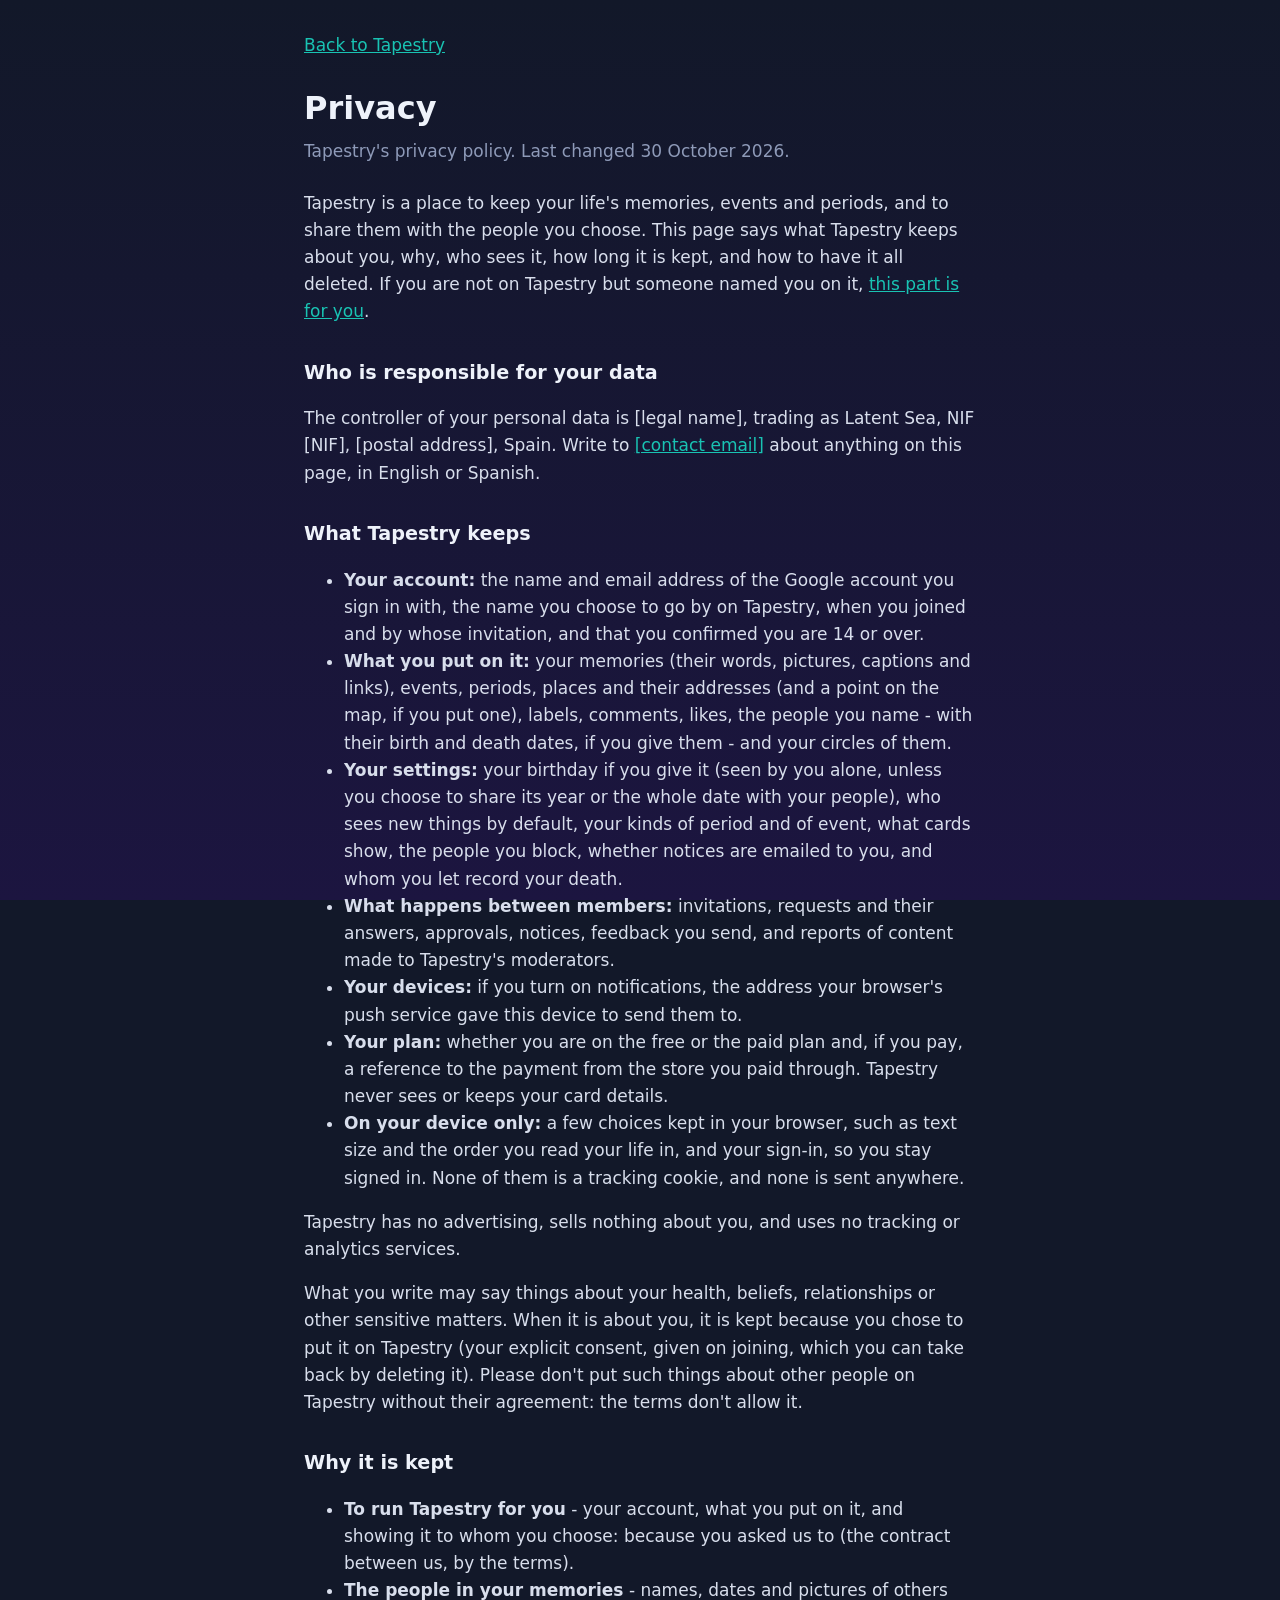
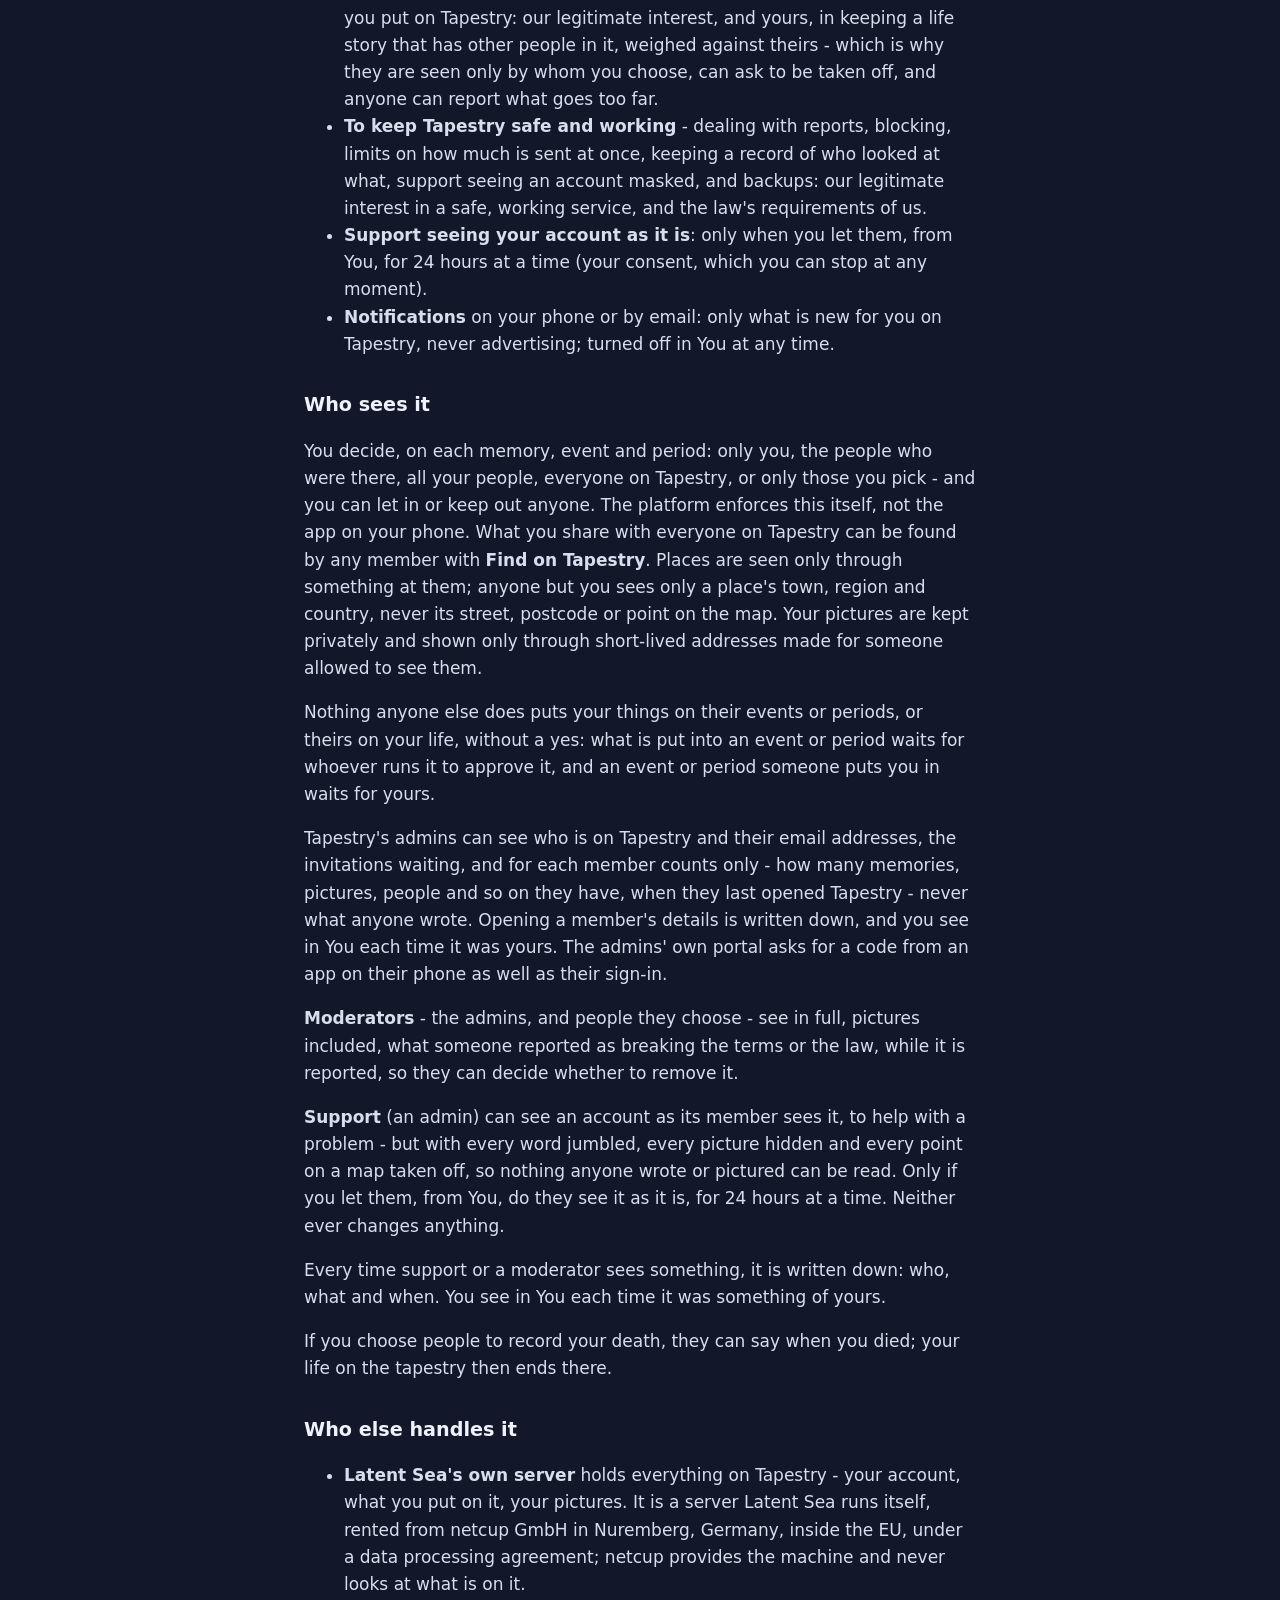
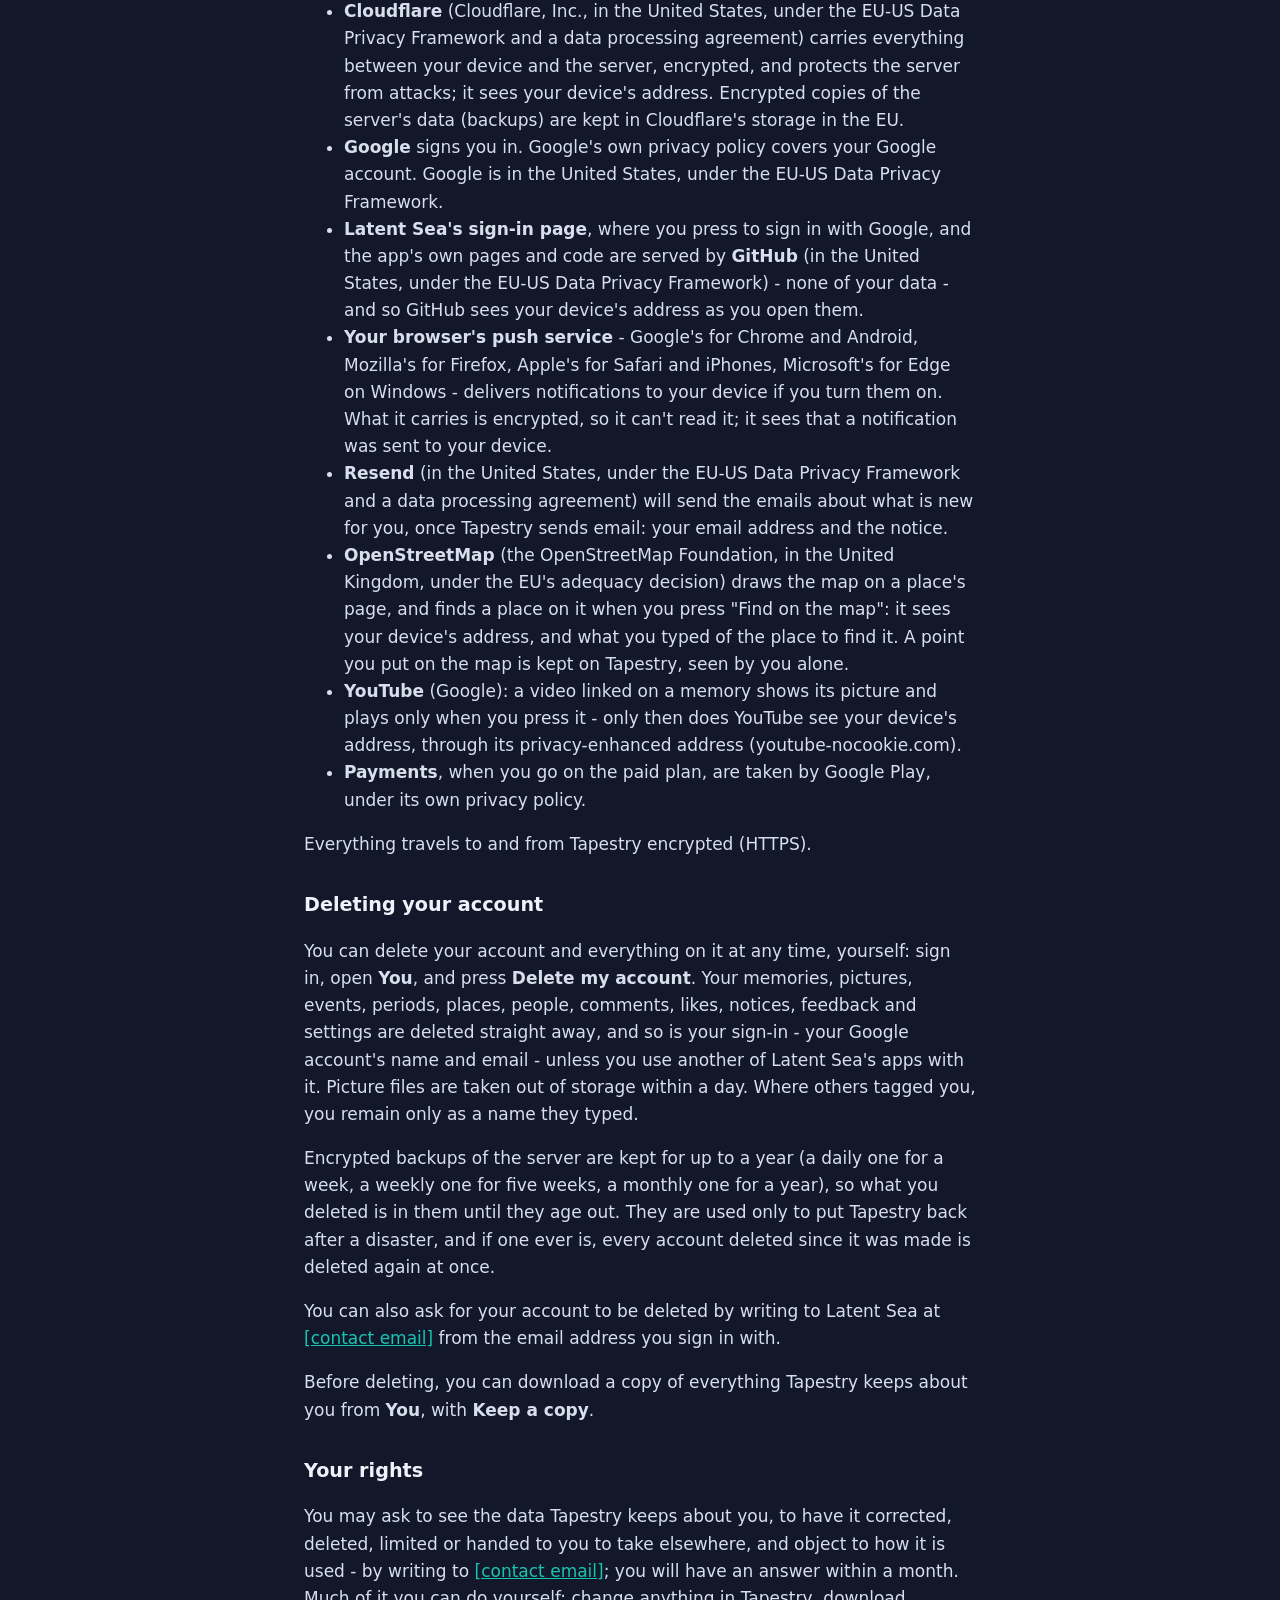
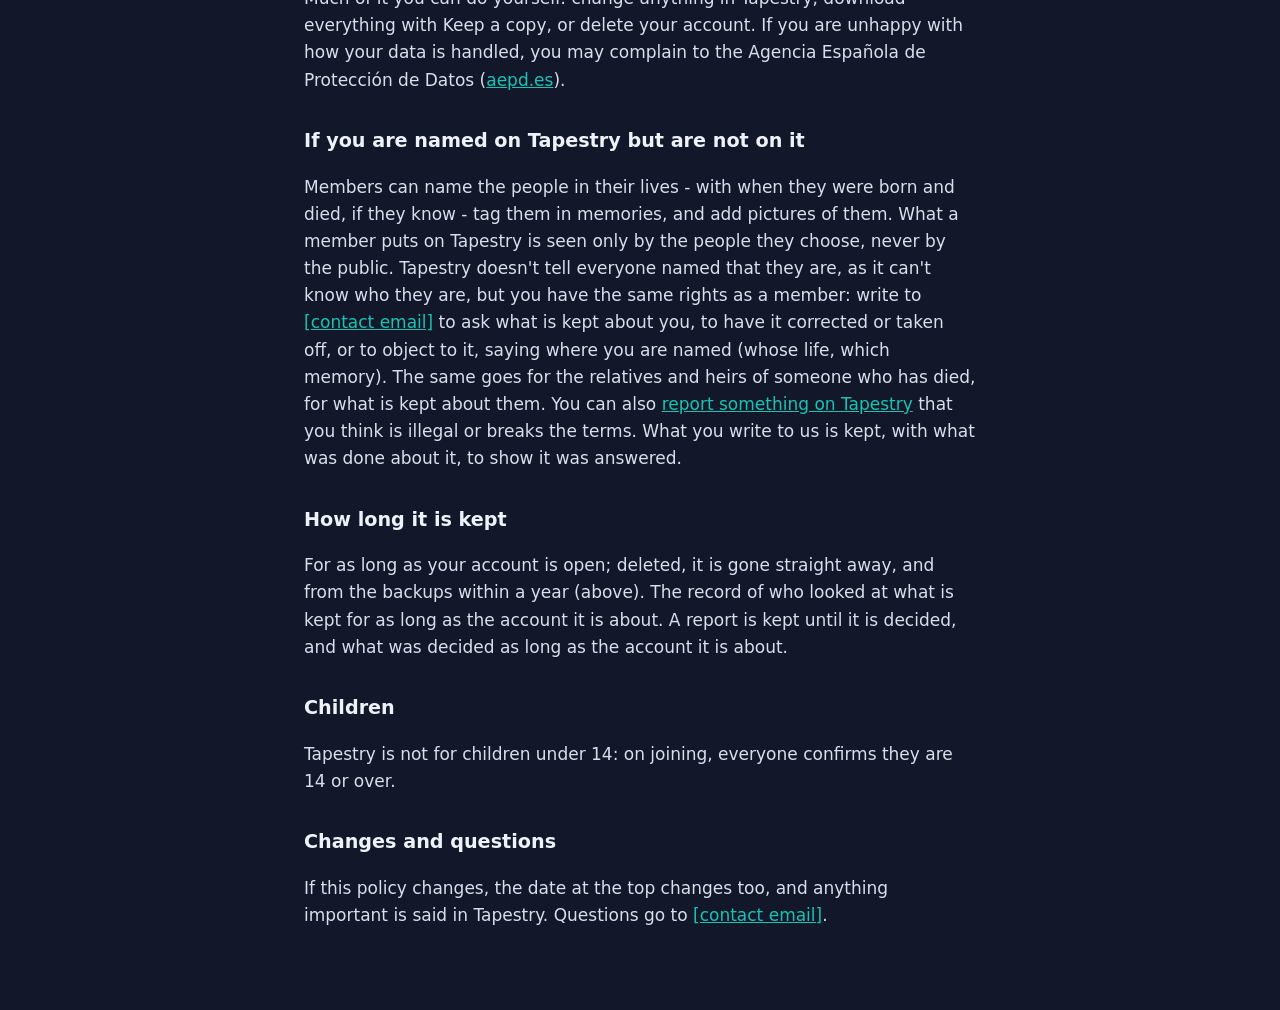
==== commit ebefbfee: "Publish tapestry from godot-app-factory 1929f8a" ====
--- a/privacy.html
+++ b/privacy.html
@@ -12,7 +12,7 @@
 <main>
 <a class="back" href="./">Back to Tapestry</a>
 <h1>Privacy</h1>
-<p class="when">Tapestry's privacy policy. Last changed 29 October 2026.</p>
+<p class="when">Tapestry's privacy policy. Last changed 30 October 2026.</p>
 
 <p>Tapestry is a place to keep your life's memories, events and periods, and to share them with the people you choose. This page says what Tapestry keeps about you, why, who sees it, how long it is kept, and how to have it all deleted. If you are not on Tapestry but someone named you on it, <a href="#not-a-member">this part is for you</a>.</p>
 
@@ -44,7 +44,7 @@
 <h2>Who sees it</h2>
 <p>You decide, on each memory, event and period: only you, the people who were there, all your people, everyone on Tapestry, or only those you pick - and you can let in or keep out anyone. The platform enforces this itself, not the app on your phone. What you share with everyone on Tapestry can be found by any member with <strong>Find on Tapestry</strong>. Places are seen only through something at them; anyone but you sees only a place's town, region and country, never its street, postcode or point on the map. Your pictures are kept privately and shown only through short-lived addresses made for someone allowed to see them.</p>
 <p>Nothing anyone else does puts your things on their events or periods, or theirs on your life, without a yes: what is put into an event or period waits for whoever runs it to approve it, and an event or period someone puts you in waits for yours.</p>
-<p>Tapestry's admins can see who is on Tapestry and their email addresses, and the invitations waiting.</p>
+<p>Tapestry's admins can see who is on Tapestry and their email addresses, the invitations waiting, and for each member counts only - how many memories, pictures, people and so on they have, when they last opened Tapestry - never what anyone wrote. Opening a member's details is written down, and you see in You each time it was yours. The admins' own portal asks for a code from an app on their phone as well as their sign-in.</p>
 <p><strong>Moderators</strong> - the admins, and people they choose - see in full, pictures included, what someone reported as breaking the terms or the law, while it is reported, so they can decide whether to remove it.</p>
 <p><strong>Support</strong> (an admin) can see an account as its member sees it, to help with a problem - but with every word jumbled, every picture hidden and every point on a map taken off, so nothing anyone wrote or pictured can be read. Only if you let them, from You, do they see it as it is, for 24 hours at a time. Neither ever changes anything.</p>
 <p>Every time support or a moderator sees something, it is written down: who, what and when. You see in You each time it was something of yours.</p>
@@ -74,7 +74,7 @@
 <p>You may ask to see the data Tapestry keeps about you, to have it corrected, deleted, limited or handed to you to take elsewhere, and object to how it is used - by writing to <a href="mailto:[contact email]">[contact email]</a>; you will have an answer within a month. Much of it you can do yourself: change anything in Tapestry, download everything with Keep a copy, or delete your account. If you are unhappy with how your data is handled, you may complain to the Agencia Española de Protección de Datos (<a href="https://www.aepd.es">aepd.es</a>).</p>
 
 <h2 id="not-a-member">If you are named on Tapestry but are not on it</h2>
-<p>Members can name the people in their lives - with when they were born and died, if they know - tag them in memories, and add pictures of them. What a member puts on Tapestry is seen only by the people they choose, never by the public. Tapestry doesn't tell everyone named that they are, as it can't know who they are, but you have the same rights as a member: write to <a href="mailto:[contact email]">[contact email]</a> to ask what is kept about you, to have it corrected or taken off, or to object to it, saying where you are named (whose life, which memory). The same goes for the relatives and heirs of someone who has died, for what is kept about them. You can also <a href="report.html">report something on Tapestry</a> that you think is illegal or breaks the terms.</p>
+<p>Members can name the people in their lives - with when they were born and died, if they know - tag them in memories, and add pictures of them. What a member puts on Tapestry is seen only by the people they choose, never by the public. Tapestry doesn't tell everyone named that they are, as it can't know who they are, but you have the same rights as a member: write to <a href="mailto:[contact email]">[contact email]</a> to ask what is kept about you, to have it corrected or taken off, or to object to it, saying where you are named (whose life, which memory). The same goes for the relatives and heirs of someone who has died, for what is kept about them. You can also <a href="report.html">report something on Tapestry</a> that you think is illegal or breaks the terms. What you write to us is kept, with what was done about it, to show it was answered.</p>
 
 <h2>How long it is kept</h2>
 <p>For as long as your account is open; deleted, it is gone straight away, and from the backups within a year (above). The record of who looked at what is kept for as long as the account it is about. A report is kept until it is decided, and what was decided as long as the account it is about.</p>
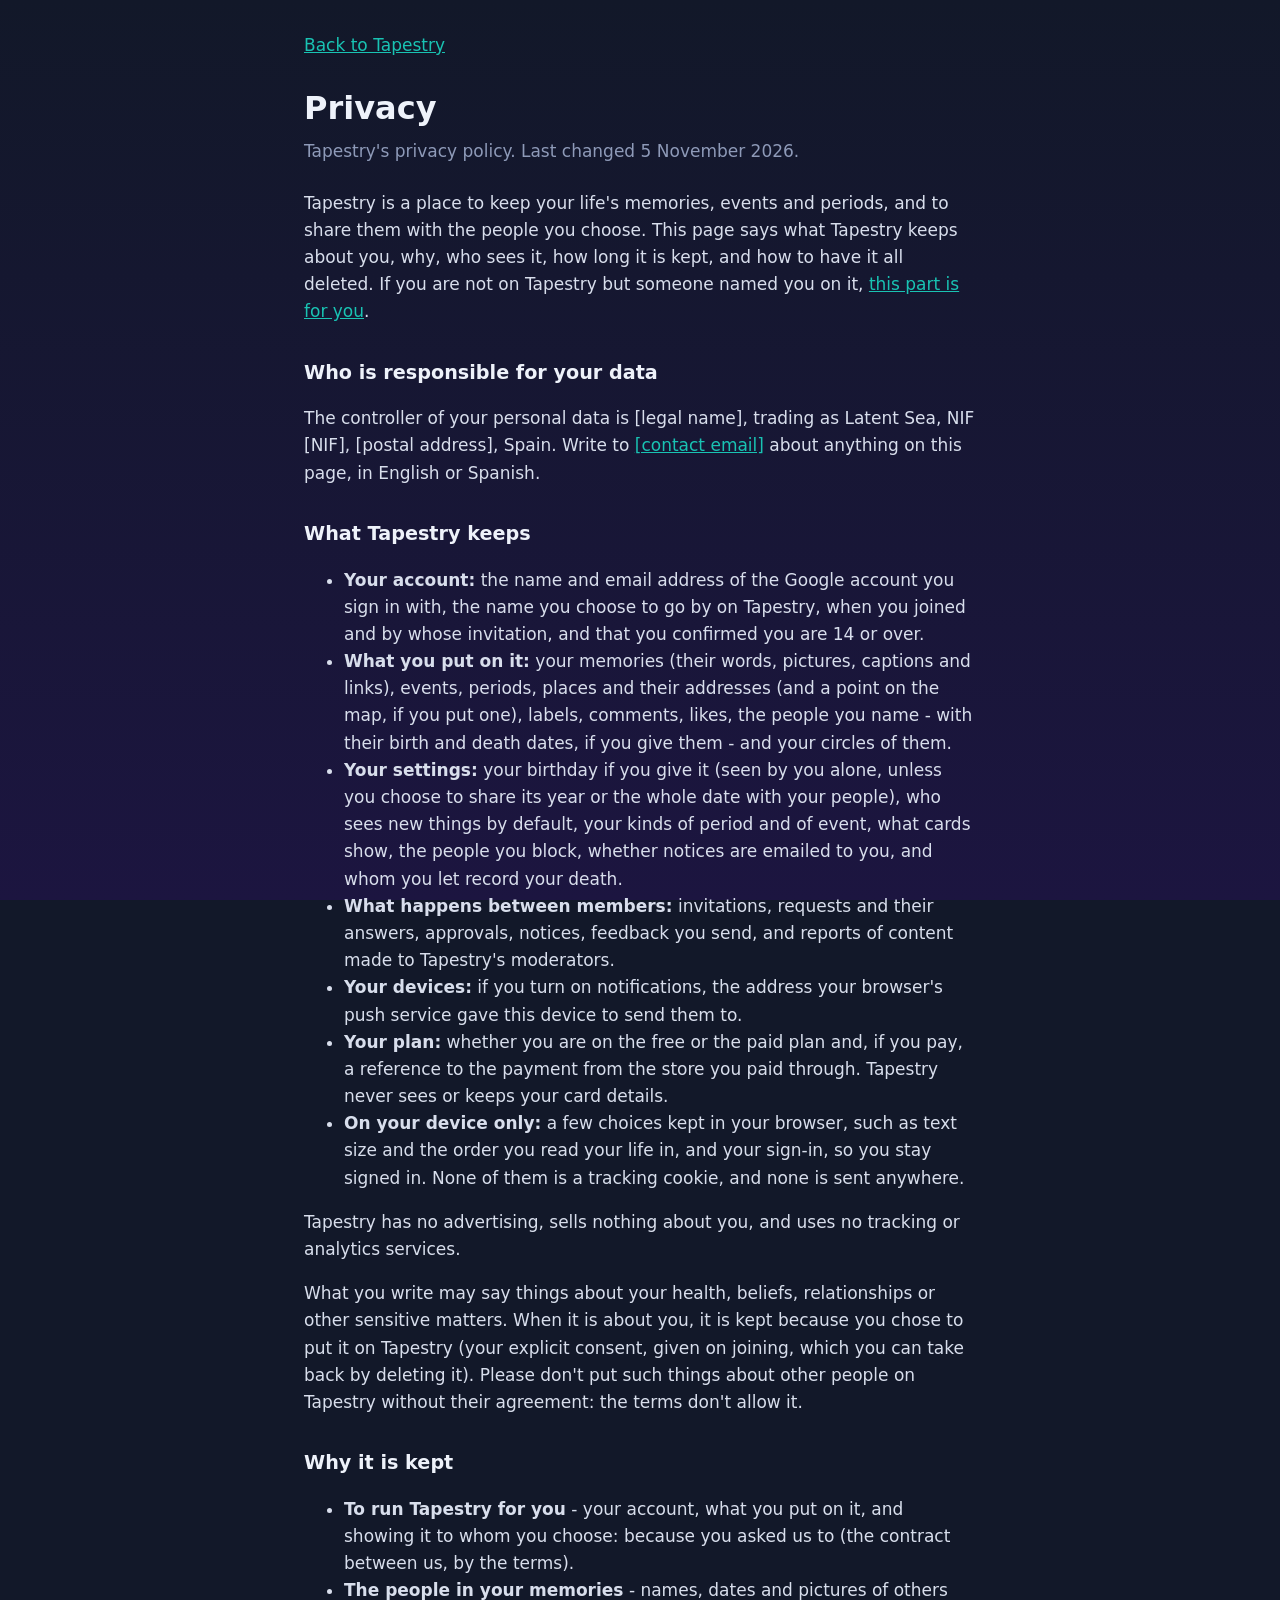
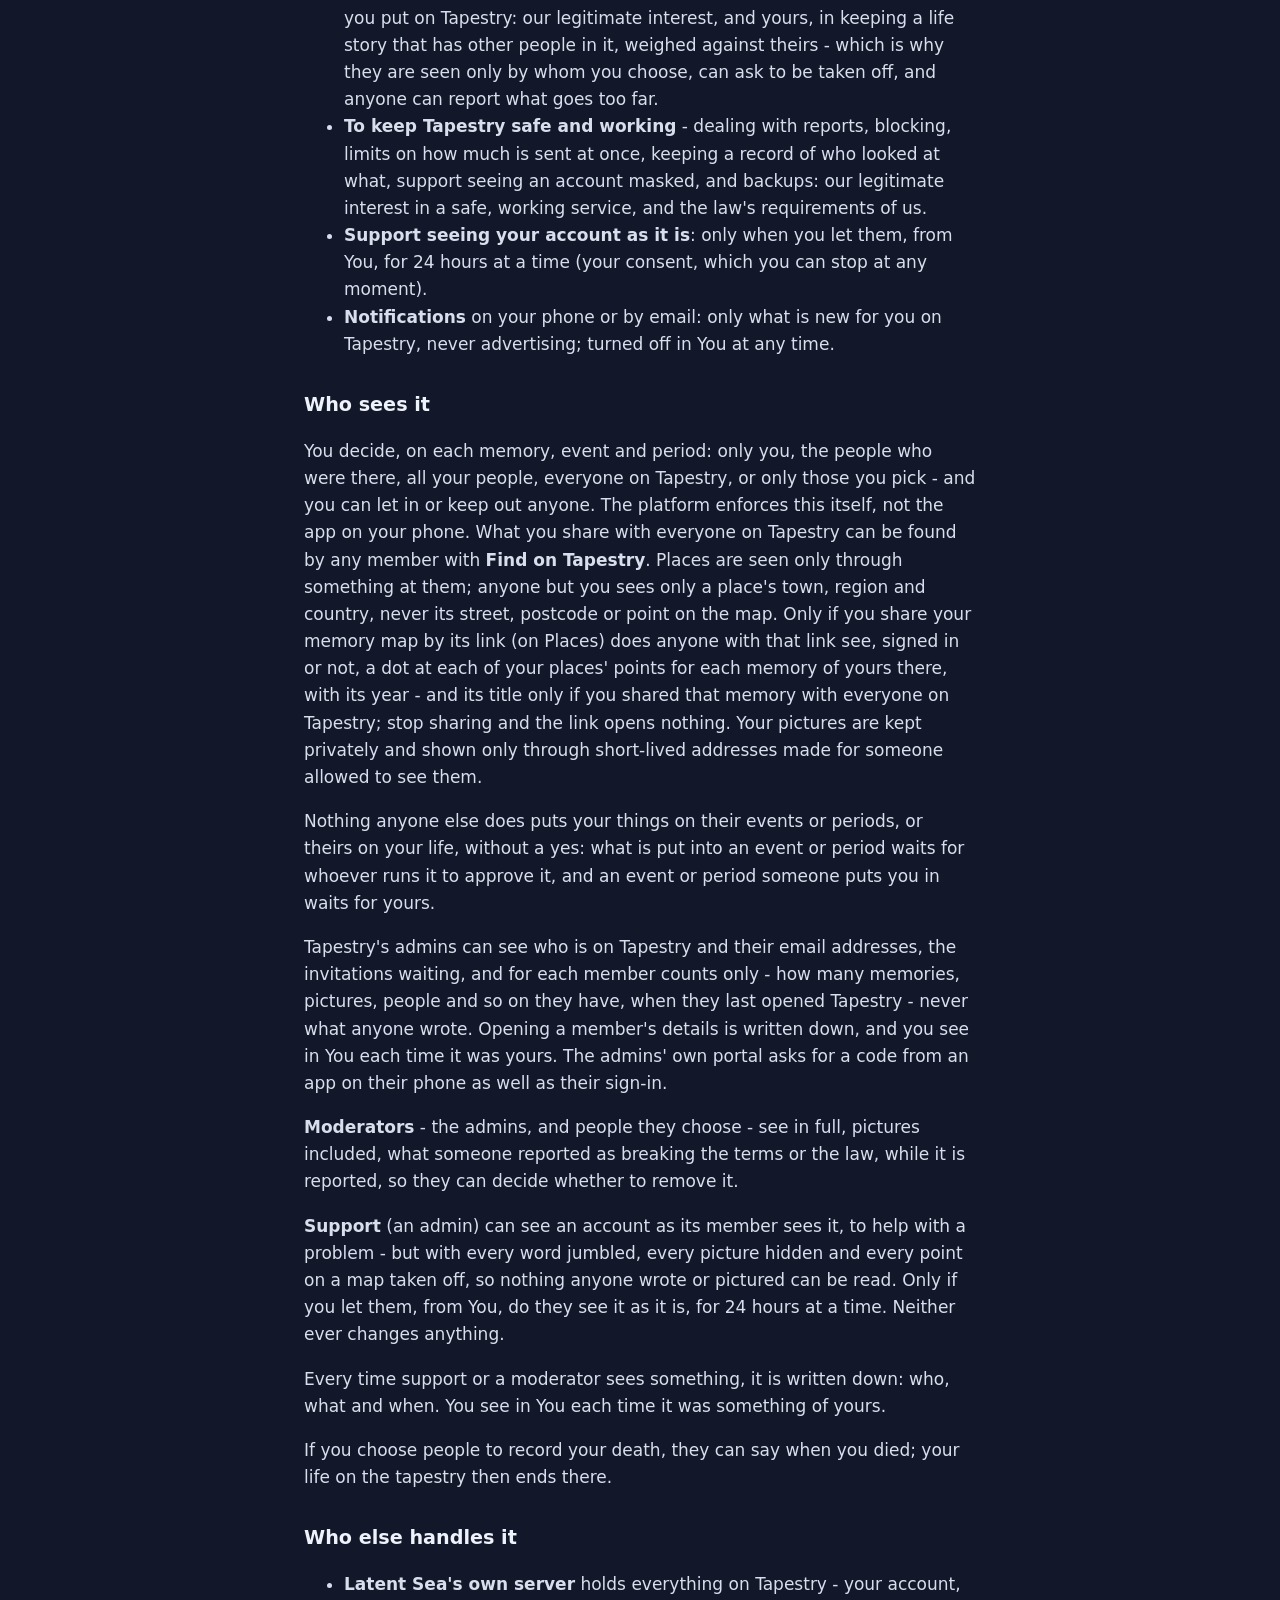
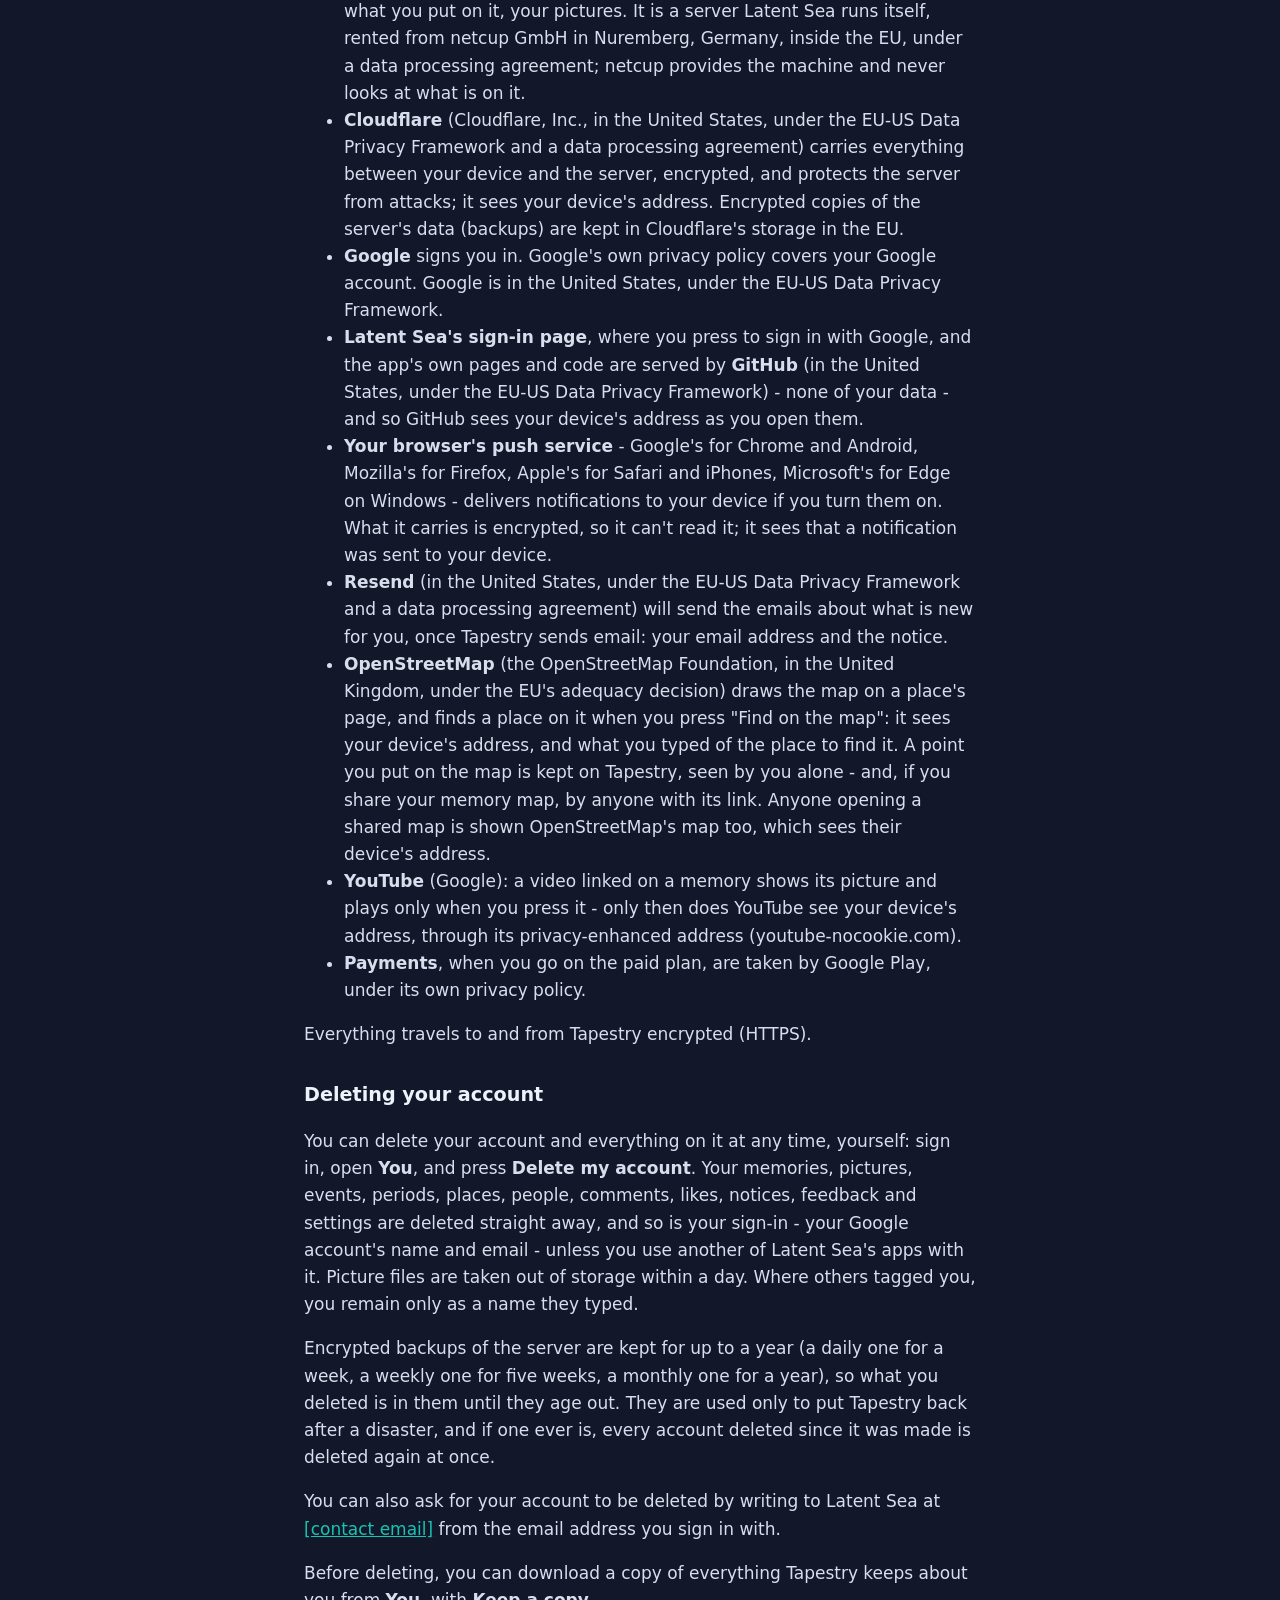
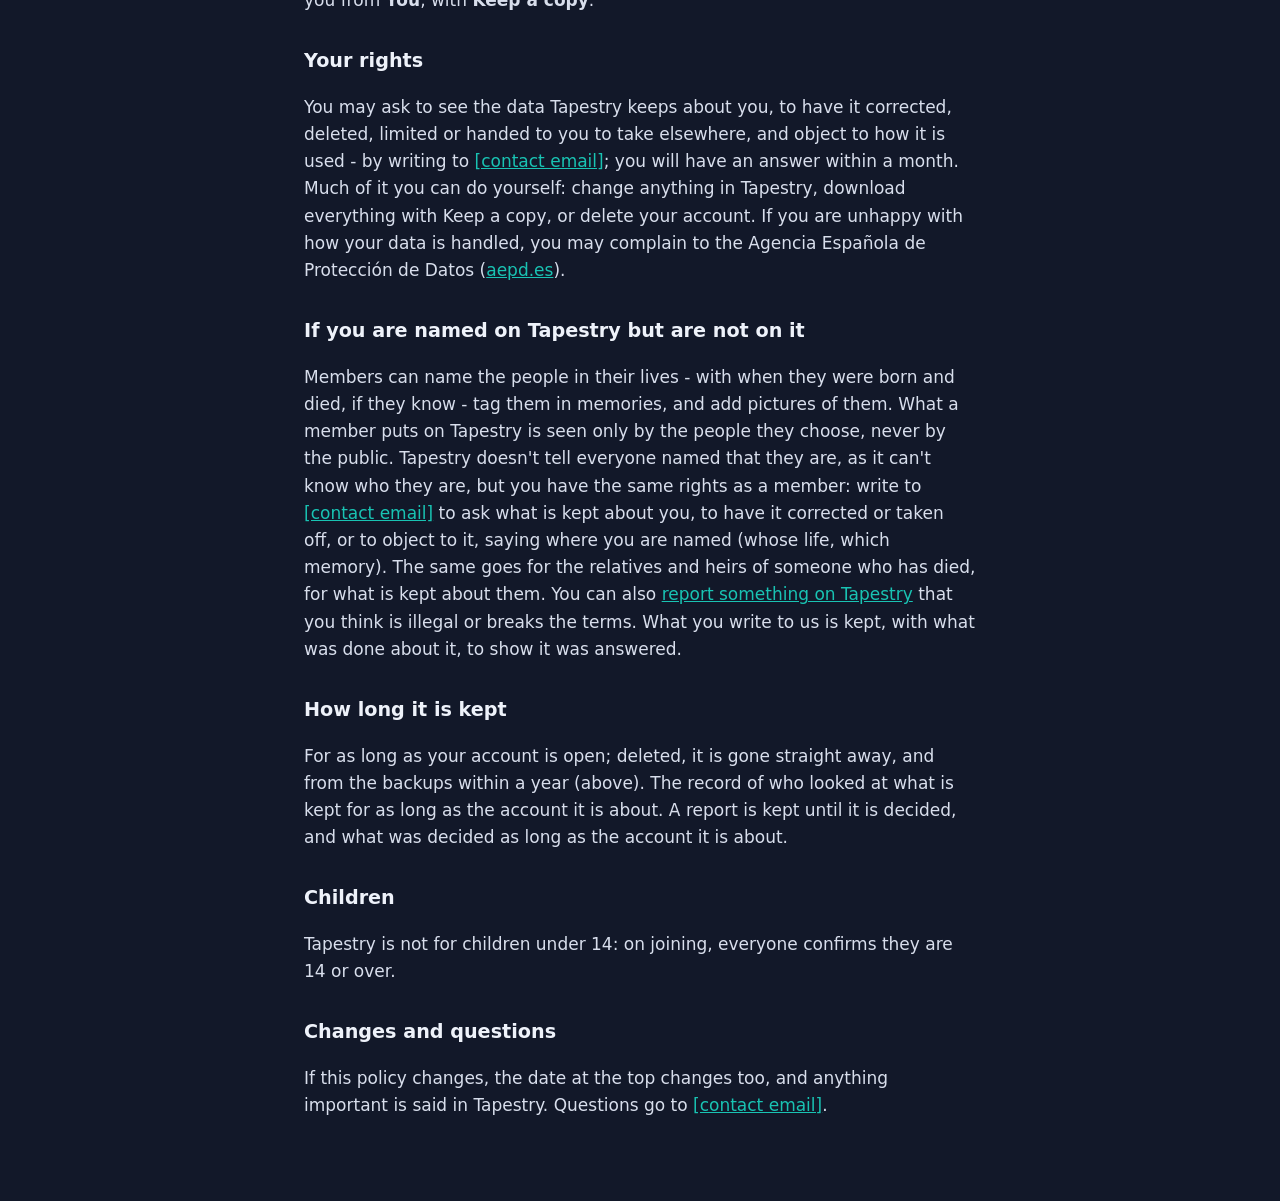
==== commit f5a62487: "Publish tapestry from godot-app-factory ea5c0e9" ====
--- a/privacy.html
+++ b/privacy.html
@@ -12,7 +12,7 @@
 <main>
 <a class="back" href="./">Back to Tapestry</a>
 <h1>Privacy</h1>
-<p class="when">Tapestry's privacy policy. Last changed 30 October 2026.</p>
+<p class="when">Tapestry's privacy policy. Last changed 5 November 2026.</p>
 
 <p>Tapestry is a place to keep your life's memories, events and periods, and to share them with the people you choose. This page says what Tapestry keeps about you, why, who sees it, how long it is kept, and how to have it all deleted. If you are not on Tapestry but someone named you on it, <a href="#not-a-member">this part is for you</a>.</p>
 
@@ -42,7 +42,7 @@
 </ul>
 
 <h2>Who sees it</h2>
-<p>You decide, on each memory, event and period: only you, the people who were there, all your people, everyone on Tapestry, or only those you pick - and you can let in or keep out anyone. The platform enforces this itself, not the app on your phone. What you share with everyone on Tapestry can be found by any member with <strong>Find on Tapestry</strong>. Places are seen only through something at them; anyone but you sees only a place's town, region and country, never its street, postcode or point on the map. Your pictures are kept privately and shown only through short-lived addresses made for someone allowed to see them.</p>
+<p>You decide, on each memory, event and period: only you, the people who were there, all your people, everyone on Tapestry, or only those you pick - and you can let in or keep out anyone. The platform enforces this itself, not the app on your phone. What you share with everyone on Tapestry can be found by any member with <strong>Find on Tapestry</strong>. Places are seen only through something at them; anyone but you sees only a place's town, region and country, never its street, postcode or point on the map. Only if you share your memory map by its link (on Places) does anyone with that link see, signed in or not, a dot at each of your places' points for each memory of yours there, with its year - and its title only if you shared that memory with everyone on Tapestry; stop sharing and the link opens nothing. Your pictures are kept privately and shown only through short-lived addresses made for someone allowed to see them.</p>
 <p>Nothing anyone else does puts your things on their events or periods, or theirs on your life, without a yes: what is put into an event or period waits for whoever runs it to approve it, and an event or period someone puts you in waits for yours.</p>
 <p>Tapestry's admins can see who is on Tapestry and their email addresses, the invitations waiting, and for each member counts only - how many memories, pictures, people and so on they have, when they last opened Tapestry - never what anyone wrote. Opening a member's details is written down, and you see in You each time it was yours. The admins' own portal asks for a code from an app on their phone as well as their sign-in.</p>
 <p><strong>Moderators</strong> - the admins, and people they choose - see in full, pictures included, what someone reported as breaking the terms or the law, while it is reported, so they can decide whether to remove it.</p>
@@ -58,7 +58,7 @@
 <li><strong>Latent Sea's sign-in page</strong>, where you press to sign in with Google, and the app's own pages and code are served by <strong>GitHub</strong> (in the United States, under the EU-US Data Privacy Framework) - none of your data - and so GitHub sees your device's address as you open them.</li>
 <li><strong>Your browser's push service</strong> - Google's for Chrome and Android, Mozilla's for Firefox, Apple's for Safari and iPhones, Microsoft's for Edge on Windows - delivers notifications to your device if you turn them on. What it carries is encrypted, so it can't read it; it sees that a notification was sent to your device.</li>
 <li><strong>Resend</strong> (in the United States, under the EU-US Data Privacy Framework and a data processing agreement) will send the emails about what is new for you, once Tapestry sends email: your email address and the notice.</li>
-<li><strong>OpenStreetMap</strong> (the OpenStreetMap Foundation, in the United Kingdom, under the EU's adequacy decision) draws the map on a place's page, and finds a place on it when you press "Find on the map": it sees your device's address, and what you typed of the place to find it. A point you put on the map is kept on Tapestry, seen by you alone.</li>
+<li><strong>OpenStreetMap</strong> (the OpenStreetMap Foundation, in the United Kingdom, under the EU's adequacy decision) draws the map on a place's page, and finds a place on it when you press "Find on the map": it sees your device's address, and what you typed of the place to find it. A point you put on the map is kept on Tapestry, seen by you alone - and, if you share your memory map, by anyone with its link. Anyone opening a shared map is shown OpenStreetMap's map too, which sees their device's address.</li>
 <li><strong>YouTube</strong> (Google): a video linked on a memory shows its picture and plays only when you press it - only then does YouTube see your device's address, through its privacy-enhanced address (youtube-nocookie.com).</li>
 <li><strong>Payments</strong>, when you go on the paid plan, are taken by Google Play, under its own privacy policy.</li>
 </ul>
